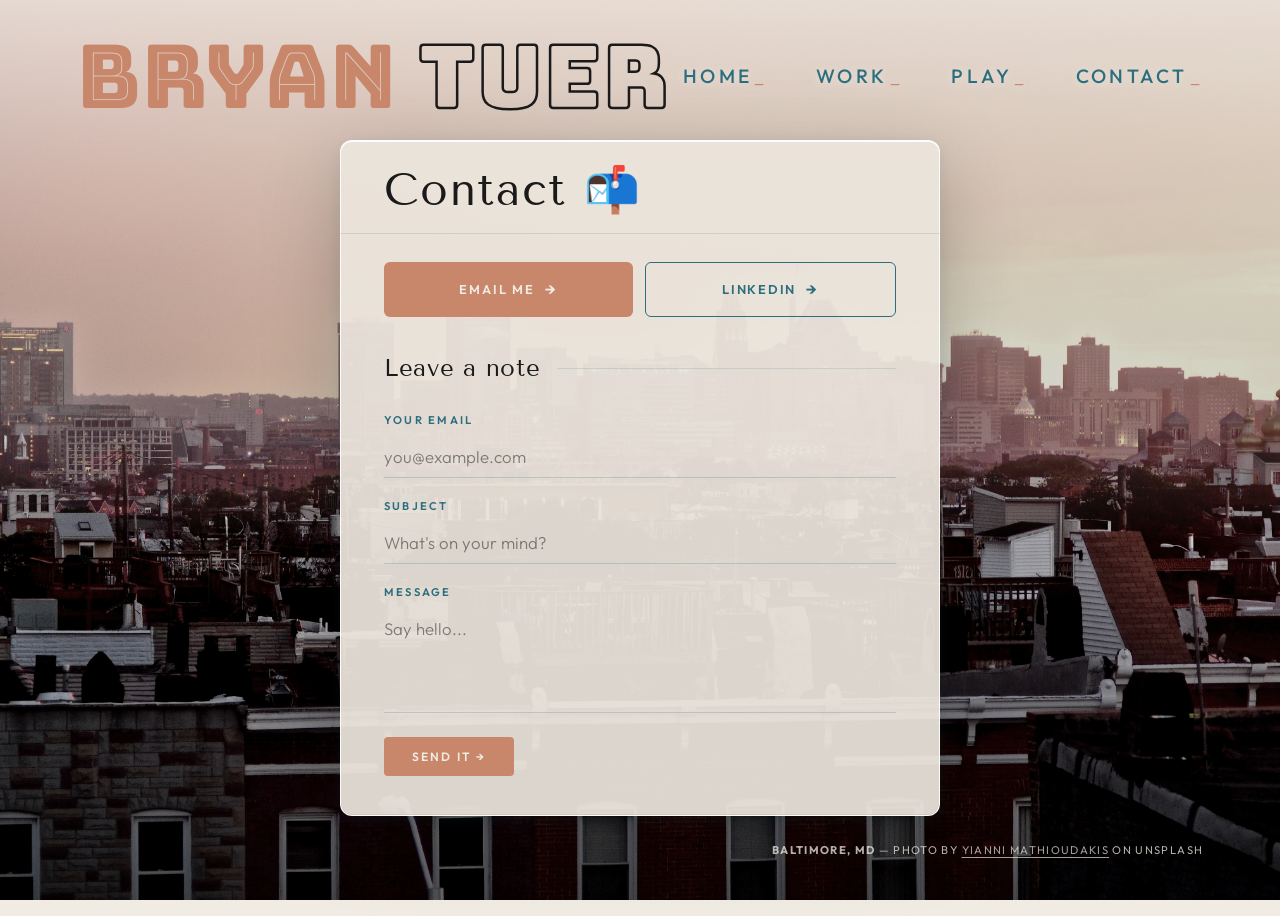
==== contact.html @ 00ef2198 "add site pages, styles, and assets" ====
<!DOCTYPE html>
<html lang="en">
<head>
  <meta charset="UTF-8" />
  <meta name="viewport" content="width=device-width, initial-scale=1.0" />
  <title>Contact — Bryan Tuer</title>
  <link rel="stylesheet" href="css/style.css" />
</head>
<body class="hero-page">

  <nav class="nav">
    <a href="index.html" class="nav-name"><span class="nav-name-first">Bryan </span><span class="nav-name-last">Tuer</span></a>
    <ul class="nav-links">
      <li><a href="index.html" class="nav-link" data-text="Home">Home<span class="cursor">_</span></a></li>
      <li><a href="work.html" class="nav-link" data-text="Work">Work<span class="cursor">_</span></a></li>
      <li><a href="play.html" class="nav-link" data-text="Play">Play<span class="cursor">_</span></a></li>
      <li><a href="contact.html" class="nav-link" data-text="Contact">Contact<span class="cursor">_</span></a></li>
    </ul>
  </nav>

  <div class="bg-wrap">
    <img src="assets/images/hero.jpg" alt="Baltimore rowhomes at sunset" class="hero-image" />
    <div class="hero-overlay"></div>
  </div>

  <main class="content-wrap">
    <div class="contact-outer">
      <div class="contact-frosted"></div>
      <div class="contact-card">

        <div class="contact-header">
          <h2 class="card-title">Contact 📬</h2>
        </div>

        <div class="contact-body">

          <div class="contact-links">
            <a href="mailto:bmtuer@gmail.com" class="contact-link contact-link-email">
              Email me <span class="contact-link-arrow">→</span>
            </a>
            <a href="https://www.linkedin.com/in/bryantuer/" target="_blank" class="contact-link contact-link-linkedin">
              LinkedIn <span class="contact-link-arrow">→</span>
            </a>
          </div>

          <p class="contact-form-heading">Leave a note</p>

          <form class="contact-form" action="https://formspree.io/f/xdawbdeq" method="POST">
            <div class="form-field">
              <label for="email">Your email</label>
              <input type="email" id="email" name="email" placeholder="you@example.com" required />
            </div>
            <div class="form-field">
              <label for="subject">Subject</label>
              <input type="text" id="subject" name="subject" placeholder="What's on your mind?" required />
            </div>
            <div class="form-field">
              <label for="message">Message</label>
              <textarea id="message" name="message" rows="4" placeholder="Say hello..." required></textarea>
            </div>
            <button type="submit" class="form-submit">Send it →</button>
          </form>

        </div>
      </div>
    </div>
  </main>

  <div class="hero-footer">
    <span class="hero-credit">
      <strong>Baltimore, MD</strong> — Photo by
      <a href="https://unsplash.com/photos/a-view-of-a-city-skyline-at-sunset-XRwb892hC5U" target="_blank">Yianni Mathioudakis</a>
      on Unsplash
    </span>
  </div>

  <script src="js/main.js"></script>
</body>
</html>
---- css/style.css ----
/* ── Fonts ── */
@import url('https://fonts.googleapis.com/css2?family=Bungee&family=Bungee+Inline&family=Outfit:wght@300;400;500;600&family=Tenor+Sans&display=swap');
/* ── Variables ── */
:root {
  --bg: #F0EBE3;
  --text: #1a1a1a;
  --teal: #2D6E7E;
  --terracotta: #C8866A;
  --grey: #9a9a9a;
  --font-body: 'Outfit', sans-serif;
  --font-display: 'Tenor Sans', sans-serif;
}

/* ── Page transitions ── */
body {
  opacity: 0;
  transition: opacity 0.35s ease;
}

/* ── Reset ── */
*, *::before, *::after {
  margin: 0;
  padding: 0;
  box-sizing: border-box;
}

html {
  font-size: 16px;
  scroll-behavior: smooth;
}

body {
  background-color: var(--bg);
  color: var(--text);
  font-family: var(--font-body);
  font-weight: 300;
  line-height: 1.6;
  -webkit-font-smoothing: antialiased;
}

/* ── Typography ── */
h1, h2, h3 {
  font-family: var(--font-display);
  font-weight: 400;
}

a {
  color: inherit;
  text-decoration: none;
}

img {
  max-width: 100%;
  display: block;
}

/* ── Layout ── */
.container {
  width: 90%;
  max-width: 1100px;
  margin: 0 auto;
}

/* ── Pages ── */
.page {
  min-height: 100vh;
  padding: 120px 0 80px;
}

/* ── Nav ── */
.nav {
  position: fixed;
  top: 0;
  left: 0;
  right: 0;
  z-index: 100;
  display: flex;
  align-items: center;
  justify-content: space-between;
  padding: 32px 6%;
}

.nav-name {
  font-size: 5.5rem;
  line-height: 1;
  letter-spacing: 0.01em;
}

/* "Bryan" — Bungee Inline (striped letterforms), filled terracotta */
.nav-name-first {
  font-family: 'Bungee Inline', sans-serif;
  color: var(--terracotta);
  transition: color 0.3s ease;
}

/* "Tuer" — Bungee (solid block), outlined dark */
.nav-name-last {
  font-family: 'Bungee', sans-serif;
  color: transparent;
  -webkit-text-stroke: 2.5px var(--text);
  transition: -webkit-text-stroke-color 0.3s ease;
}

.nav-name:hover .nav-name-first {
  color: var(--teal);
}

.nav-name:hover .nav-name-last {
  -webkit-text-stroke-color: var(--teal);
}

.nav-links {
  list-style: none;
  display: flex;
  gap: 3rem;
  align-items: center;
}

.nav-link {
  font-family: var(--font-body);
  font-size: 1.2rem;
  font-weight: 500;
  color: var(--teal);
  letter-spacing: 0.18em;
  text-transform: uppercase;
  position: relative;
}

.cursor {
  color: var(--terracotta);
  margin-left: 2px;
  font-weight: 300;
}

.nav-link:hover {
  color: var(--terracotta);
}

.nav-link:hover .cursor {
  color: var(--teal);
}

/* ── Hero ── */
.hero {
  position: relative;
  width: 100vw;
  height: 100vh;
  overflow: hidden;
}

.hero-image-wrap {
  position: absolute;
  inset: 0;
}

.hero-image {
  width: 100%;
  height: 100%;
  object-fit: cover;
  object-position: center 40%;
  filter: saturate(0.6) brightness(0.85);
}

.hero-overlay {
  position: absolute;
  inset: 0;
  background: linear-gradient(
    to bottom,
    rgba(240, 235, 227, 0.85) 0%,
    rgba(240, 235, 227, 0.35) 30%,
    rgba(0, 0, 0, 0) 50%,
    rgba(0, 0, 0, 0) 65%,
    rgba(0, 0, 0, 0.5) 100%
  );
}

.hero-footer {
  position: absolute;
  bottom: 40px;
  left: 6%;
  right: 6%;
  display: flex;
  align-items: flex-end;
  justify-content: space-between;
}

.hero-credit {
  font-family: var(--font-body);
  font-size: 0.7rem;
  font-weight: 400;
  letter-spacing: 0.12em;
  text-transform: uppercase;
  color: var(--bg);
  margin-left: auto;
  opacity: 0.75;
}

.hero-credit a {
  color: var(--bg);
  text-decoration: underline;
  text-underline-offset: 3px;
  opacity: 0.9;
}

.hero-credit a:hover {
  opacity: 1;
  color: var(--terracotta);
}

/* ── Hero footer — fixed on inner pages so it always shows above the bg ── */
.hero-page .hero-footer {
  position: fixed;
  bottom: 40px;
  left: 6%;
  right: 6%;
  pointer-events: none;
  z-index: 10;
}

.hero-page .hero-footer a,
.hero-page .hero-footer span {
  pointer-events: auto;
}

/* ── Nav hero override ── */
.hero-page .nav-name-last {
  -webkit-text-stroke-color: var(--text);
}

.hero-page .nav-name:hover .nav-name-last {
  -webkit-text-stroke-color: var(--teal);
}

.hero-page .nav-link {
  color: var(--teal);
  text-shadow: 0 1px 8px rgba(240, 235, 227, 0.8);
}

.hero-page .cursor {
  color: var(--terracotta);
}

.hero-page .nav-link:hover {
  color: var(--terracotta);
}

.hero-page .nav-link:hover .cursor {
  color: var(--teal);
}
/* ── Shared background (non-home pages) ── */
.bg-wrap {
  position: fixed;
  inset: 0;
  z-index: -1;
}

.bg-wrap .hero-image {
  width: 100%;
  height: 100%;
  object-fit: cover;
  object-position: center 40%;
  filter: saturate(0.6) brightness(0.85);
}

.bg-wrap .hero-overlay {
  position: absolute;
  inset: 0;
  background: linear-gradient(
    to bottom,
    rgba(240, 235, 227, 0.85) 0%,
    rgba(240, 235, 227, 0.35) 30%,
    rgba(0, 0, 0, 0) 60%,
    rgba(0, 0, 0, 0.5) 100%
  );
}

/* ── Content card ── */
.content-wrap {
  min-height: 100vh;
  display: flex;
  align-items: center;
  justify-content: center;
  padding: 140px 6% 100px;
}

.content-card {
  background: rgba(240, 235, 227, 0.92);
  backdrop-filter: blur(12px);
  -webkit-backdrop-filter: blur(12px);
  border-radius: 4px;
  padding: 60px 70px;
  width: 100%;
  max-width: 820px;
  box-shadow: 0 8px 48px rgba(0, 0, 0, 0.12);
}

.card-title {
  font-family: var(--font-display);
  font-size: 2.8rem;
  color: var(--text);
  margin-bottom: 0;
  letter-spacing: 0.04em;
  line-height: 1;
  font-weight: 400;
}
/* ── Timeline ── */

/*
  Architecture: .timeline-frosted is a DOM sibling that sits BEFORE
  .timeline-card in paint order. backdrop-filter lives here — completely
  outside the card's compositing group — so images inside the card are
  never blurred by it.
*/
.timeline-outer {
  position: relative;
  width: 90vw;
  max-width: 1100px;
}

.timeline-frosted {
  position: absolute;
  inset: 0;
  border-radius: 12px;
  /* Solid pane — no backdrop-filter, which was bleeding into child images */
  background: rgba(236, 230, 221, 0.93);
  border: 1px solid rgba(255, 255, 255, 0.9);
  box-shadow:
    0 1px 0 rgba(255, 255, 255, 1) inset,       /* top glass highlight */
    0 -1px 0 rgba(200, 190, 178, 0.6) inset,    /* bottom edge shadow */
    0 20px 80px rgba(0, 0, 0, 0.22),
    0 4px 16px rgba(45, 110, 126, 0.1);
  pointer-events: none;
}

.timeline-card {
  position: relative;
  border-radius: 12px;
  overflow: hidden;
  width: 100%;
}

.timeline-header {
  padding: 28px 60px 20px;
  border-bottom: 1px solid rgba(45, 110, 126, 0.15);
  position: relative;
  z-index: 1;
}

.timeline-track {
  display: flex;
  flex-direction: row;
  padding: 32px 40px;
  gap: 0;
  overflow: hidden;
  position: relative;
  z-index: 1;
}

.timeline-track:active {
  cursor: grabbing;
}

.timeline-track::-webkit-scrollbar {
  height: 2px;
}

.timeline-track::-webkit-scrollbar-track {
  background: transparent;
}

.timeline-track::-webkit-scrollbar-thumb {
  background: rgba(45, 110, 126, 0.25);
  border-radius: 2px;
}

.timeline-item {
  display: flex;
  flex-direction: column;
  align-items: center;
  flex: 1;
  position: relative;
  padding: 0 20px;
}

.timeline-item::before {
  content: '';
  position: absolute;
  top: 28px;
  left: 0;
  right: 0;
  height: 1px;
  background: var(--teal);
  opacity: 0.25;
}

.timeline-item:first-child::before {
  left: 50%;
}

.timeline-item:last-child::before {
  right: 50%;
}

.timeline-year {
  font-family: var(--font-body);
  font-size: 0.75rem;
  font-weight: 600;
  letter-spacing: 0.25em;
  text-transform: uppercase;
  color: var(--teal);
  margin-bottom: 10px;
}

.timeline-dot {
  width: 9px;
  height: 9px;
  border-radius: 50%;
  background: var(--terracotta);
  border: 2px solid rgba(240, 235, 227, 0.8);
  outline: 1px solid var(--terracotta);
  margin-bottom: 12px;
  flex-shrink: 0;
}

.timeline-image {
  width: 64px;
  height: 64px;
  margin-bottom: 16px;
  border-radius: 14px;
  overflow: hidden;
  display: flex;
  align-items: center;
  justify-content: center;
  background: #ffffff;
  box-shadow:
    0 2px 12px rgba(0, 0, 0, 0.14),
    0 0 0 1px rgba(255, 255, 255, 0.6);
}

.timeline-image img {
  width: 100%;
  height: 100%;
  object-fit: cover;
}

.timeline-image-placeholder {
  font-family: var(--font-body);
  font-size: 0.6rem;
  letter-spacing: 0.15em;
  text-transform: uppercase;
  color: var(--teal);
  opacity: 0.3;
}

.timeline-body {
  text-align: center;
}

.timeline-role {
  font-family: var(--font-display);
  font-size: 1.15rem;
  font-weight: 400;
  color: var(--text);
  margin-bottom: 6px;
  line-height: 1.3;
}

.timeline-company {
  font-family: var(--font-body);
  font-size: 0.72rem;
  font-weight: 600;
  letter-spacing: 0.15em;
  text-transform: uppercase;
  color: var(--teal);
  display: block;
  margin-bottom: 8px;
}

.timeline-desc {
  font-family: var(--font-body);
  font-size: 0.88rem;
  font-weight: 400;
  color: var(--text);
  line-height: 1.6;
  opacity: 0.85;
}

/* ── Contact ── */
.contact-outer {
  position: relative;
  width: 90vw;
  max-width: 600px;
}

.contact-frosted {
  position: absolute;
  inset: 0;
  border-radius: 12px;
  background: rgba(236, 230, 221, 0.93);
  border: 1px solid rgba(255, 255, 255, 0.9);
  box-shadow:
    0 1px 0 rgba(255, 255, 255, 1) inset,
    0 -1px 0 rgba(200, 190, 178, 0.6) inset,
    0 20px 80px rgba(0, 0, 0, 0.22),
    0 4px 16px rgba(45, 110, 126, 0.1);
  pointer-events: none;
}

.contact-card {
  position: relative;
  border-radius: 12px;
  overflow: hidden;
  width: 100%;
}

.contact-header {
  padding: 28px 44px 20px;
  border-bottom: 1px solid rgba(45, 110, 126, 0.15);
  position: relative;
  z-index: 1;
}

.contact-body {
  padding: 28px 44px 40px;
  position: relative;
  z-index: 1;
}

/* ── Direct contact links ── */
.contact-links {
  display: flex;
  gap: 12px;
}

.contact-link {
  flex: 1;
  display: flex;
  align-items: center;
  justify-content: center;
  gap: 10px;
  padding: 14px 20px;
  border-radius: 6px;
  text-decoration: none;
  font-family: var(--font-body);
  font-size: 0.8rem;
  font-weight: 600;
  letter-spacing: 0.14em;
  text-transform: uppercase;
  transition: background 0.22s ease, color 0.22s ease, transform 0.15s ease;
}

.contact-link-email {
  background: var(--terracotta);
  color: var(--bg);
}

.contact-link-email:hover {
  background: #b8724e;
  transform: translateY(-1px);
}

.contact-link-linkedin {
  background: transparent;
  color: var(--teal);
  border: 1.5px solid var(--teal);
}

.contact-link-linkedin:hover {
  background: var(--teal);
  color: var(--bg);
  transform: translateY(-1px);
}

.contact-link-arrow {
  font-size: 1rem;
  transition: transform 0.2s ease;
}

.contact-link:hover .contact-link-arrow {
  transform: translateX(3px);
}


.contact-form-heading {
  font-family: var(--font-display);
  font-size: 1.5rem;
  font-weight: 400;
  letter-spacing: 0.03em;
  color: var(--text);
  margin-top: 32px;
  margin-bottom: 24px;
  display: flex;
  align-items: center;
  gap: 16px;
}

.contact-form-heading::after {
  content: '';
  flex: 1;
  height: 1px;
  background: rgba(45, 110, 126, 0.15);
}

/* ── Form ── */
.contact-form {
  display: flex;
  flex-direction: column;
  gap: 20px;
}

.form-field {
  display: flex;
  flex-direction: column;
  gap: 6px;
}

.form-field label {
  font-family: var(--font-body);
  font-size: 0.7rem;
  font-weight: 600;
  letter-spacing: 0.2em;
  text-transform: uppercase;
  color: var(--teal);
}

.form-field input,
.form-field textarea {
  background: transparent;
  border: none;
  border-bottom: 1.5px solid rgba(45, 110, 126, 0.22);
  padding: 10px 0;
  font-family: var(--font-body);
  font-size: 1.05rem;
  font-weight: 300;
  color: var(--text);
  width: 100%;
  outline: none;
  resize: none;
  transition: border-color 0.2s ease;
}

.form-field input::placeholder,
.form-field textarea::placeholder {
  color: var(--text);
  opacity: 0.5;
}

.form-field input:focus,
.form-field textarea:focus {
  border-bottom-color: var(--teal);
}

.form-submit {
  align-self: flex-start;
  margin-top: 4px;
  font-family: var(--font-body);
  font-size: 0.75rem;
  font-weight: 600;
  letter-spacing: 0.18em;
  text-transform: uppercase;
  color: var(--bg);
  background: var(--terracotta);
  border: none;
  padding: 12px 28px;
  border-radius: 4px;
  cursor: pointer;
  transition: background 0.25s ease, transform 0.15s ease;
}

.form-submit:hover {
  background: var(--teal);
  transform: translateY(-1px);
}

/* ── Play / Bento ── */
.play-outer {
  position: relative;
  width: 90vw;
  max-width: 1100px;
}

.play-frosted {
  position: absolute;
  inset: 0;
  border-radius: 12px;
  background: rgba(236, 230, 221, 0.93);
  border: 1px solid rgba(255, 255, 255, 0.9);
  box-shadow:
    0 1px 0 rgba(255, 255, 255, 1) inset,
    0 -1px 0 rgba(200, 190, 178, 0.6) inset,
    0 20px 80px rgba(0, 0, 0, 0.22),
    0 4px 16px rgba(45, 110, 126, 0.1);
  pointer-events: none;
}

.play-card {
  position: relative;
  border-radius: 12px;
  overflow: hidden;
  width: 100%;
}

.bento-grid {
  display: grid;
  grid-template-columns: repeat(4, 1fr);
  grid-template-rows: 200px 200px auto;
  gap: 10px;
  padding: 20px 32px 28px;
  position: relative;
  z-index: 1;
}

.bento-cell {
  background: rgba(255, 255, 255, 0.45);
  border: 1px solid rgba(255, 255, 255, 0.75);
  border-radius: 8px;
  padding: 20px 22px;
  display: flex;
  flex-direction: column;
  gap: 5px;
  min-height: 0; /* let grid rows define height */
}

.bento-cell.span-2 { grid-column: span 2; }
.bento-cell.row-2  { grid-row: span 2; }

.bento-label {
  font-family: var(--font-body);
  font-size: 0.6rem;
  font-weight: 600;
  letter-spacing: 0.22em;
  text-transform: uppercase;
  color: var(--teal);
}

.bento-title {
  font-family: var(--font-display);
  font-size: 1.25rem;
  font-weight: 400;
  color: var(--text);
  line-height: 1.2;
  margin-bottom: 2px;
}

.bento-desc {
  font-family: var(--font-body);
  font-size: 0.84rem;
  font-weight: 300;
  color: var(--text);
  line-height: 1.6;
  opacity: 0.75;
}

/* Image container — grows to fill remaining cell space */
.bento-img {
  flex: 1;
  margin-top: 12px;
  min-height: 80px;
  border-radius: 6px;
  overflow: hidden;
  position: relative;
  background: rgba(45, 110, 126, 0.06);
}

/* Placeholder text when no image */
.bento-img:not(:has(img))::after {
  content: 'Photo';
  position: absolute;
  inset: 0;
  display: flex;
  align-items: center;
  justify-content: center;
  font-family: var(--font-body);
  font-size: 0.55rem;
  letter-spacing: 0.2em;
  text-transform: uppercase;
  color: var(--teal);
  opacity: 0.4;
}

/* Photo images — fill the container */
.bento-img img {
  position: absolute;
  inset: 0;
  width: 100%;
  height: 100%;
  object-fit: cover;
}

/* Two logos side by side (Sports cell) */
.bento-img-pair {
  display: flex;
  gap: 10px;
  margin-top: 12px;
  flex: 1;
  min-height: 120px;
}

.bento-img-pair .bento-img {
  flex: 1;
  margin-top: 0;
}

/* Photo pair images — fill each slot naturally */
.bento-img-pair .bento-img img {
  object-fit: cover;
}

/* Linked bento cell */
.bento-link {
  text-decoration: none;
  cursor: pointer;
  transition: background 0.2s ease, transform 0.15s ease;
}

.bento-link:hover {
  background: rgba(255, 255, 255, 0.65);
  transform: translateY(-2px);
}

.bento-cta {
  margin-top: auto;
  padding-top: 12px;
  font-family: var(--font-body);
  font-size: 0.72rem;
  font-weight: 600;
  letter-spacing: 0.14em;
  text-transform: uppercase;
  color: var(--terracotta);
  transition: letter-spacing 0.2s ease;
}

.bento-link:hover .bento-cta {
  letter-spacing: 0.2em;
}

/* ── Toast notification ── */
.toast {
  position: fixed;
  bottom: 80px;
  left: 50%;
  transform: translateX(-50%) translateY(12px);
  background: var(--text);
  color: var(--bg);
  font-family: var(--font-body);
  font-size: 0.82rem;
  font-weight: 400;
  letter-spacing: 0.04em;
  padding: 12px 24px;
  border-radius: 6px;
  box-shadow: 0 8px 32px rgba(0,0,0,0.22);
  opacity: 0;
  transition: opacity 0.3s ease, transform 0.3s ease;
  z-index: 200;
  white-space: nowrap;
}

.toast-error {
  background: #b85a4a;
}

.toast-visible {
  opacity: 1;
  transform: translateX(-50%) translateY(0);
}

/* Two-column interest list */
.bento-list {
  list-style: none;
  display: grid;
  grid-template-columns: 1fr 1fr;
  gap: 8px 16px;
  margin-top: 12px;
}

.bento-list li {
  font-family: var(--font-body);
  font-size: 0.88rem;
  font-weight: 300;
  color: var(--text);
  opacity: 0.75;
  padding-left: 14px;
  position: relative;
}

.bento-list li::before {
  content: '—';
  position: absolute;
  left: 0;
  color: var(--terracotta);
  font-size: 0.7rem;
  top: 2px;
}
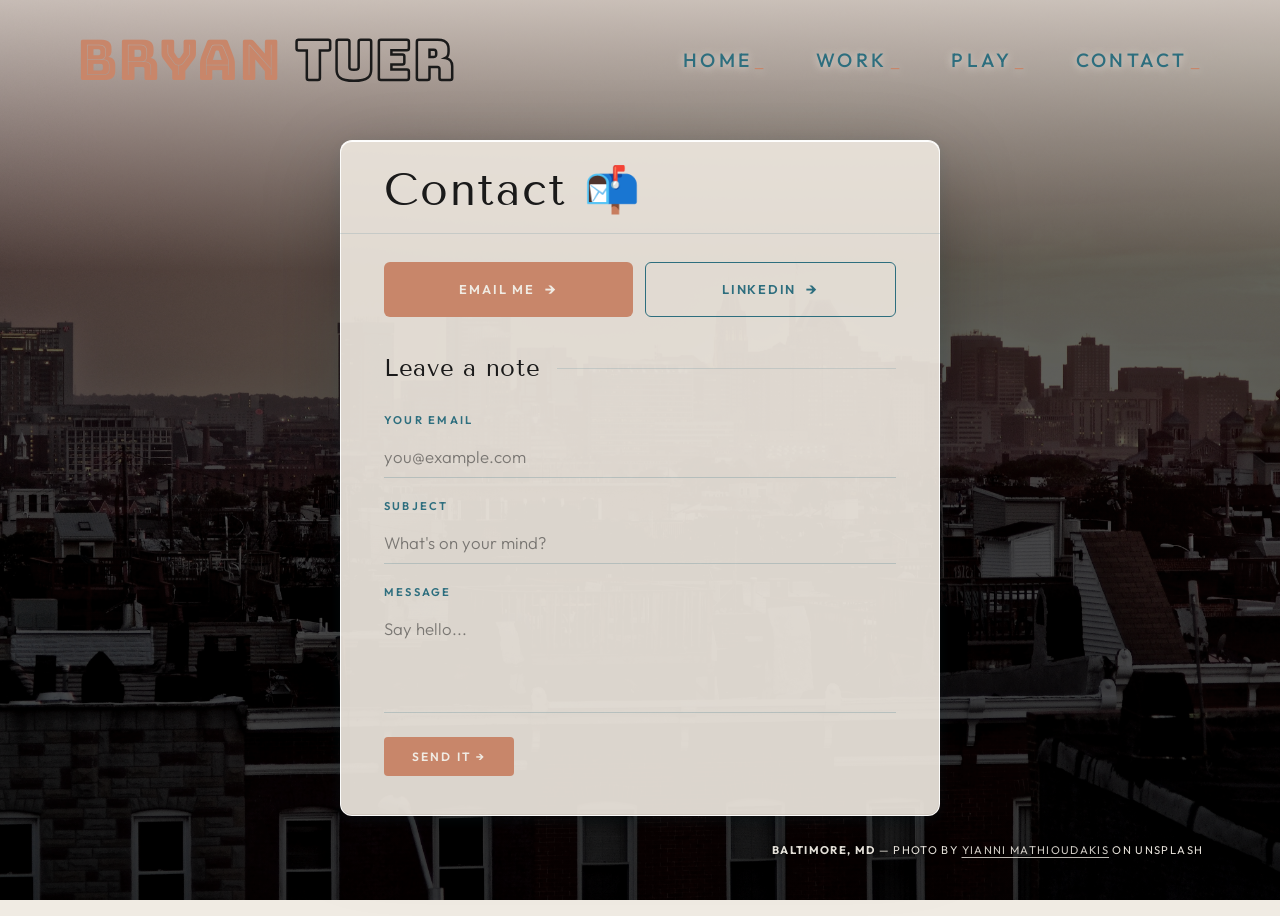
==== commit 47726cd2: "design polish — bento rhythm + typography hierarchy Bento grid: explicit row heights (200px / 200px " ====
--- a/contact.html
+++ b/contact.html
@@ -4,6 +4,7 @@
   <meta charset="UTF-8" />
   <meta name="viewport" content="width=device-width, initial-scale=1.0" />
   <title>Contact — Bryan Tuer</title>
+  <link rel="icon" type="image/svg+xml" href="assets/favicon.svg" />
   <link rel="stylesheet" href="css/style.css" />
 </head>
 <body class="hero-page">
@@ -14,7 +15,7 @@
       <li><a href="index.html" class="nav-link" data-text="Home">Home<span class="cursor">_</span></a></li>
       <li><a href="work.html" class="nav-link" data-text="Work">Work<span class="cursor">_</span></a></li>
       <li><a href="play.html" class="nav-link" data-text="Play">Play<span class="cursor">_</span></a></li>
-      <li><a href="contact.html" class="nav-link" data-text="Contact">Contact<span class="cursor">_</span></a></li>
+      <li><a href="contact.html" class="nav-link" data-text="Contact" aria-current="page">Contact<span class="cursor">_</span></a></li>
     </ul>
   </nav>
 
--- a/css/style.css
+++ b/css/style.css
@@ -192,7 +192,10 @@
   text-transform: uppercase;
   color: var(--bg);
   margin-left: auto;
-  opacity: 0.75;
+  opacity: 0.95;
+  text-shadow:
+    0 0 4px rgba(0, 0, 0, 0.9),
+    0 2px 12px rgba(0, 0, 0, 0.8);
 }
 
 .hero-credit a {
@@ -223,6 +226,11 @@
 }
 
 /* ── Nav hero override ── */
+/* Nameplate is smaller on inner pages so the card is the visual lead. */
+.hero-page .nav-name {
+  font-size: 3.5rem;
+}
+
 .hero-page .nav-name-last {
   -webkit-text-stroke-color: var(--text);
 }
@@ -254,12 +262,14 @@
   z-index: -1;
 }
 
+/* Inner-page background: global dim so cards win against the skyline.
+   Home's .hero stays bright; only .bg-wrap (inner pages) is darkened. */
 .bg-wrap .hero-image {
   width: 100%;
   height: 100%;
   object-fit: cover;
   object-position: center 40%;
-  filter: saturate(0.6) brightness(0.85);
+  filter: saturate(0.45) brightness(0.55);
 }
 
 .bg-wrap .hero-overlay {
@@ -267,10 +277,10 @@
   inset: 0;
   background: linear-gradient(
     to bottom,
-    rgba(240, 235, 227, 0.85) 0%,
-    rgba(240, 235, 227, 0.35) 30%,
-    rgba(0, 0, 0, 0) 60%,
-    rgba(0, 0, 0, 0.5) 100%
+    rgba(240, 235, 227, 0.7) 0%,
+    rgba(0, 0, 0, 0.25) 30%,
+    rgba(0, 0, 0, 0.35) 60%,
+    rgba(0, 0, 0, 0.55) 100%
   );
 }
 
@@ -402,13 +412,13 @@
 }
 
 .timeline-year {
-  font-family: var(--font-body);
-  font-size: 0.75rem;
-  font-weight: 600;
-  letter-spacing: 0.25em;
-  text-transform: uppercase;
+  font-family: var(--font-display);
+  font-size: 1.5rem;
+  font-weight: 400;
+  letter-spacing: 0.06em;
   color: var(--teal);
-  margin-bottom: 10px;
+  margin-bottom: 12px;
+  opacity: 0.85;
 }
 
 .timeline-dot {
@@ -435,6 +445,14 @@
   box-shadow:
     0 2px 12px rgba(0, 0, 0, 0.14),
     0 0 0 1px rgba(255, 255, 255, 0.6);
+  transition: transform 0.2s ease, box-shadow 0.2s ease;
+}
+
+.timeline-image:hover {
+  transform: scale(1.06);
+  box-shadow:
+    0 6px 20px rgba(0, 0, 0, 0.22),
+    0 0 0 1px rgba(255, 255, 255, 0.8);
 }
 
 .timeline-image img {
@@ -458,31 +476,31 @@
 
 .timeline-role {
   font-family: var(--font-display);
-  font-size: 1.15rem;
+  font-size: 1.35rem;
   font-weight: 400;
   color: var(--text);
   margin-bottom: 6px;
-  line-height: 1.3;
+  line-height: 1.25;
 }
 
 .timeline-company {
   font-family: var(--font-body);
-  font-size: 0.72rem;
+  font-size: 0.7rem;
   font-weight: 600;
-  letter-spacing: 0.15em;
+  letter-spacing: 0.22em;
   text-transform: uppercase;
   color: var(--teal);
   display: block;
-  margin-bottom: 8px;
+  margin-bottom: 10px;
 }
 
 .timeline-desc {
   font-family: var(--font-body);
-  font-size: 0.88rem;
+  font-size: 0.85rem;
   font-weight: 400;
   color: var(--text);
   line-height: 1.6;
-  opacity: 0.85;
+  opacity: 0.78;
 }
 
 /* ── Contact ── */
@@ -700,6 +718,10 @@
   width: 100%;
 }
 
+/* Asymmetric bento: two tall rows for the image cells, one shorter row
+   for the wide text cells at the bottom. Image cells (Baltimore, Family,
+   Maya) anchor the upper rows; text cells (Video Games, Other Interests)
+   sit wide along the bottom. */
 .bento-grid {
   display: grid;
   grid-template-columns: repeat(4, 1fr);
@@ -819,7 +841,6 @@
 }
 
 .bento-cta {
-  margin-top: auto;
   padding-top: 12px;
   font-family: var(--font-body);
   font-size: 0.72rem;
@@ -891,3 +912,386 @@
   font-size: 0.7rem;
   top: 2px;
 }
+
+/* ════════════════════════════════════════════════════════════════════
+   Responsive — desktop-first, additive overrides
+   ════════════════════════════════════════════════════════════════════ */
+
+/* ── Tablet (≤768px) ────────────────────────────────────────────── */
+@media (max-width: 768px) {
+
+  /* Nav: wrap, smaller nameplate, tighter spacing */
+  .nav {
+    flex-direction: column;
+    align-items: flex-start;
+    gap: 16px;
+    padding: 20px 5%;
+  }
+
+  .nav-name {
+    font-size: 3.5rem;
+  }
+
+  .nav-links {
+    gap: 1.5rem;
+    flex-wrap: wrap;
+    width: 100%;
+  }
+
+  .nav-link {
+    font-size: 1rem;
+    letter-spacing: 0.14em;
+  }
+
+  /* Content card padding */
+  .content-wrap {
+    padding: 200px 5% 120px;
+  }
+
+  .content-card {
+    padding: 40px 32px;
+  }
+
+  /* Card titles */
+  .card-title {
+    font-size: 2.2rem;
+  }
+
+  /* ── Work timeline → vertical stack ── */
+  .timeline-track {
+    flex-direction: column;
+    padding: 24px 28px;
+    gap: 28px;
+  }
+
+  .timeline-item {
+    display: grid;
+    grid-template-columns: 56px 1fr;
+    grid-template-rows: auto auto auto;
+    column-gap: 16px;
+    row-gap: 0;
+    padding: 0;
+    text-align: left;
+  }
+
+  /* Vertical connector line replaces the horizontal one */
+  .timeline-item::before {
+    top: 28px;
+    bottom: -28px;
+    left: 27px;
+    right: auto;
+    width: 1px;
+    height: auto;
+  }
+
+  .timeline-item:first-child::before {
+    top: 28px;
+    left: 27px;
+  }
+
+  .timeline-item:last-child::before {
+    display: none;
+  }
+
+  /* Year: column 2, row 1 — sits above the role */
+  .timeline-year {
+    grid-column: 2;
+    grid-row: 1;
+    position: static;
+    margin: 0 0 4px 0;
+    font-size: 0.7rem;
+  }
+
+  /* Dot: column 1, row 1 — aligns with the year */
+  .timeline-dot {
+    grid-column: 1;
+    grid-row: 1;
+    justify-self: center;
+    margin: 6px 0 0 0;
+  }
+
+  /* Image: column 1, row 2 — sits below the dot */
+  .timeline-image {
+    grid-column: 1;
+    grid-row: 2;
+    margin: 8px 0 0 0;
+    width: 56px;
+    height: 56px;
+  }
+
+  /* Body: column 2, spans rows 2-3 — role + company + desc all together */
+  .timeline-body {
+    grid-column: 2;
+    grid-row: 2 / span 2;
+    text-align: left;
+    padding-top: 0;
+  }
+
+  .timeline-header {
+    padding: 24px 32px 16px;
+  }
+
+  /* ── Play bento → 2-column equal-weight ── */
+  .bento-grid {
+    grid-template-columns: repeat(2, 1fr);
+    grid-template-rows: none;
+    grid-auto-rows: minmax(180px, auto);
+    padding: 16px 24px 24px;
+  }
+
+  .bento-cell.span-2,
+  .bento-cell.row-2 {
+    grid-column: auto;
+    grid-row: auto;
+  }
+
+  .bento-list {
+    grid-template-columns: 1fr;
+  }
+
+  /* ── Contact ── */
+  .contact-header {
+    padding: 24px 32px 16px;
+  }
+
+  .contact-body {
+    padding: 24px 32px 32px;
+  }
+
+  .hero-footer {
+    left: 5%;
+    right: 5%;
+  }
+}
+
+/* ── Phone (≤480px) ─────────────────────────────────────────────── */
+@media (max-width: 480px) {
+
+  /* Nav container scrolls in flow; .nav-links is lifted to a fixed
+     bottom-bar below, which is why the nav itself is absolute (not fixed). */
+  .nav {
+    position: absolute;
+    flex-direction: row;
+    align-items: flex-start;
+    justify-content: flex-start;
+    padding: 16px 5%;
+    gap: 0;
+    background: transparent;
+  }
+
+  /* Stack "Bryan" / "Tuer" — keep size big */
+  .nav-name {
+    font-size: 3rem;
+    line-height: 0.95;
+    display: inline-flex;
+    flex-direction: column;
+  }
+
+  .nav-name-first,
+  .nav-name-last {
+    display: block;
+  }
+
+  /* Nav links → sticky bottom bar */
+  .nav-links {
+    position: fixed;
+    bottom: 0;
+    left: 0;
+    right: 0;
+    width: 100%;
+    margin: 0;
+    padding: 14px 5%;
+    background: rgba(240, 235, 227, 0.94);
+    backdrop-filter: blur(12px);
+    -webkit-backdrop-filter: blur(12px);
+    border-top: 1px solid rgba(45, 110, 126, 0.18);
+    box-shadow: 0 -4px 24px rgba(0, 0, 0, 0.08);
+    display: flex;
+    justify-content: space-around;
+    gap: 0;
+    flex-wrap: nowrap;
+    z-index: 100;
+  }
+
+  .nav-links li {
+    flex: 1;
+    text-align: center;
+  }
+
+  .nav-link {
+    font-size: 0.78rem;
+    letter-spacing: 0.1em;
+  }
+
+  /* Don't double-shadow nav links inside the bottom-bar pane */
+  .hero-page .nav-link {
+    text-shadow: none;
+  }
+
+  /* ── Content card paddings: shrink hard ── */
+  .content-wrap {
+    padding: 140px 4% 100px;  /* leave room for sticky nav at bottom */
+  }
+
+  .content-card {
+    padding: 32px 22px;
+  }
+
+  .card-title {
+    font-size: 1.8rem;
+  }
+
+  /* Work timeline phone tweaks */
+  .timeline-track {
+    padding: 20px 18px;
+    gap: 24px;
+  }
+
+  .timeline-header {
+    padding: 20px 22px 14px;
+  }
+
+  .timeline-item::before {
+    left: 27px;
+  }
+
+  .timeline-image {
+    width: 48px;
+    height: 48px;
+  }
+
+  .timeline-year {
+    font-size: 0.65rem;
+  }
+
+  .timeline-role {
+    font-size: 1.05rem;
+  }
+
+  .timeline-desc {
+    font-size: 0.85rem;
+  }
+
+  /* Play → 1 column */
+  .bento-grid {
+    grid-template-columns: 1fr;
+    grid-auto-rows: auto;
+    gap: 10px;
+    padding: 14px 18px 22px;
+  }
+
+  .bento-cell {
+    padding: 18px;
+  }
+
+  .bento-img,
+  .bento-img-pair {
+    min-height: 160px;
+  }
+
+  /* Contact: stack the email/linkedin buttons vertically */
+  .contact-links {
+    flex-direction: column;
+    gap: 10px;
+  }
+
+  .contact-header {
+    padding: 20px 22px 14px;
+  }
+
+  .contact-body {
+    padding: 20px 22px 28px;
+  }
+
+  .hero-credit {
+    font-size: 0.6rem;
+    letter-spacing: 0.08em;
+  }
+
+  /* Home credit: clear the sticky bottom-bar nav, center align */
+  .hero-footer {
+    bottom: 76px;
+    justify-content: center;
+  }
+
+  .hero .hero-credit {
+    margin-left: 0;
+    text-align: center;
+  }
+
+  /* Inner pages: tighten content height so credit sits naturally above the nav */
+  .content-wrap {
+    min-height: auto;
+    padding: 140px 4% 32px;
+  }
+
+  .hero-page .hero-footer {
+    position: static;
+    padding: 20px 5%;
+    margin-bottom: 64px;  /* clear the sticky nav-links bar */
+    text-align: center;
+  }
+
+  .hero-page .hero-credit {
+    color: var(--bg);
+    opacity: 0.9;
+    margin-left: 0;
+    text-shadow: 0 1px 6px rgba(0, 0, 0, 0.6);
+  }
+
+  .hero-page .hero-credit a {
+    color: var(--bg);
+  }
+}
+
+/* ════════════════════════════════════════════════════════════════════
+   Card stagger fade-in
+   Fires after the body fade (0.35s) completes, then ~80ms between cards.
+   ════════════════════════════════════════════════════════════════════ */
+
+@keyframes fade-up {
+  from {
+    opacity: 0;
+    transform: translateY(8px);
+  }
+  to {
+    opacity: 1;
+    transform: translateY(0);
+  }
+}
+
+/* Work timeline cards */
+.timeline-item {
+  opacity: 0;
+  animation: fade-up 0.45s ease forwards;
+}
+
+.timeline-item:nth-child(1) { animation-delay: 0.40s; }
+.timeline-item:nth-child(2) { animation-delay: 0.48s; }
+.timeline-item:nth-child(3) { animation-delay: 0.56s; }
+.timeline-item:nth-child(4) { animation-delay: 0.64s; }
+.timeline-item:nth-child(5) { animation-delay: 0.72s; }
+.timeline-item:nth-child(6) { animation-delay: 0.80s; }
+
+/* Play bento cards */
+.bento-cell {
+  opacity: 0;
+  animation: fade-up 0.45s ease forwards;
+}
+
+.bento-cell:nth-child(1) { animation-delay: 0.40s; }
+.bento-cell:nth-child(2) { animation-delay: 0.48s; }
+.bento-cell:nth-child(3) { animation-delay: 0.56s; }
+.bento-cell:nth-child(4) { animation-delay: 0.64s; }
+.bento-cell:nth-child(5) { animation-delay: 0.72s; }
+.bento-cell:nth-child(6) { animation-delay: 0.80s; }
+
+/* Respect reduced-motion preferences */
+@media (prefers-reduced-motion: reduce) {
+  .timeline-item,
+  .bento-cell {
+    opacity: 1;
+    animation: none;
+  }
+}
+
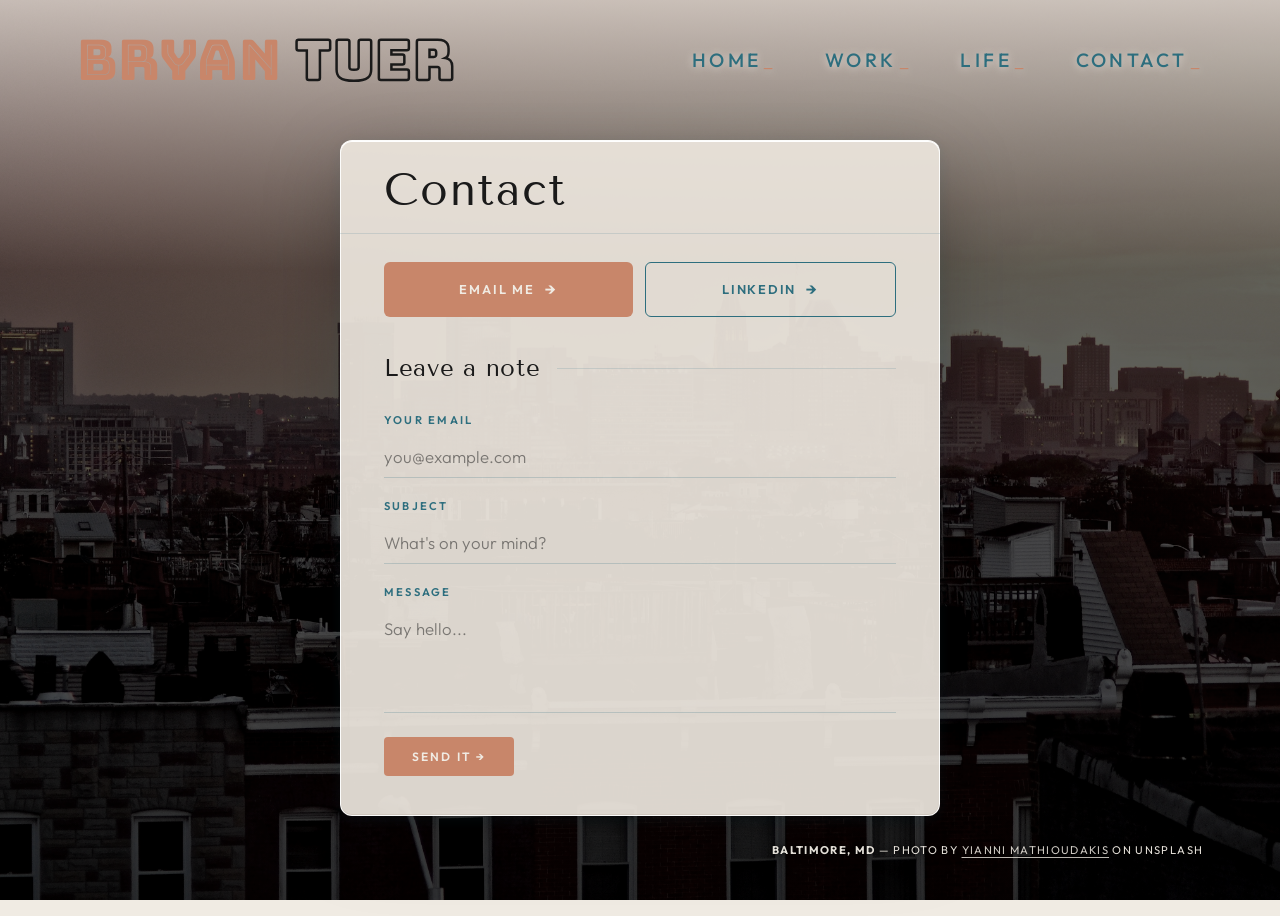
==== commit 9966b423: "Rename Play to Life, drop emoji from section headers play.html -> life.html, with nav links, title/c" ====
--- a/contact.html
+++ b/contact.html
@@ -4,6 +4,17 @@
   <meta charset="UTF-8" />
   <meta name="viewport" content="width=device-width, initial-scale=1.0" />
   <title>Contact — Bryan Tuer</title>
+  <meta name="description" content="Get in touch with Bryan Tuer — email, LinkedIn, or leave a note directly from the site." />
+  <link rel="canonical" href="https://bmtuer.com/contact.html" />
+
+  <meta property="og:type" content="website" />
+  <meta property="og:site_name" content="Bryan Tuer" />
+  <meta property="og:url" content="https://bmtuer.com/contact.html" />
+  <meta property="og:title" content="Contact — Bryan Tuer" />
+  <meta property="og:description" content="Get in touch with Bryan Tuer — email, LinkedIn, or leave a note directly from the site." />
+  <meta property="og:image" content="https://bmtuer.com/assets/images/hero.jpg" />
+  <meta name="twitter:card" content="summary_large_image" />
+
   <link rel="icon" type="image/svg+xml" href="assets/favicon.svg" />
   <link rel="stylesheet" href="css/style.css" />
 </head>
@@ -14,7 +25,7 @@
     <ul class="nav-links">
       <li><a href="index.html" class="nav-link" data-text="Home">Home<span class="cursor">_</span></a></li>
       <li><a href="work.html" class="nav-link" data-text="Work">Work<span class="cursor">_</span></a></li>
-      <li><a href="play.html" class="nav-link" data-text="Play">Play<span class="cursor">_</span></a></li>
+      <li><a href="life.html" class="nav-link" data-text="Life">Life<span class="cursor">_</span></a></li>
       <li><a href="contact.html" class="nav-link" data-text="Contact" aria-current="page">Contact<span class="cursor">_</span></a></li>
     </ul>
   </nav>
@@ -30,7 +41,7 @@
       <div class="contact-card">
 
         <div class="contact-header">
-          <h2 class="card-title">Contact 📬</h2>
+          <h2 class="card-title">Contact</h2>
         </div>
 
         <div class="contact-body">
--- a/css/style.css
+++ b/css/style.css
@@ -716,6 +716,12 @@
   border-radius: 12px;
   overflow: hidden;
   width: 100%;
+  display: flex;
+  flex-direction: column;
+  /* Cap to the space .content-wrap reserves around the fixed nav/footer
+     (140px top + 100px bottom) so tall bento content scrolls inside the
+     card instead of growing the page and sliding behind them. */
+  max-height: calc(100vh - 240px);
 }
 
 /* Asymmetric bento: two tall rows for the image cells, one shorter row
@@ -730,6 +736,37 @@
   padding: 20px 32px 28px;
   position: relative;
   z-index: 1;
+  flex: 1;
+  min-height: 0;
+  overflow-y: auto;
+  scrollbar-width: thin;
+  scrollbar-color: rgba(45, 110, 126, 0.45) transparent;
+}
+
+.bento-grid::-webkit-scrollbar {
+  width: 8px;
+}
+
+.bento-grid::-webkit-scrollbar-button {
+  display: none;
+  height: 0;
+}
+
+.bento-grid::-webkit-scrollbar-track {
+  background: transparent;
+  margin: 4px 0;
+}
+
+.bento-grid::-webkit-scrollbar-thumb {
+  background: rgba(45, 110, 126, 0.4);
+  border-radius: 8px;
+  border: 2px solid rgba(236, 230, 221, 0.93);
+  background-clip: padding-box;
+}
+
+.bento-grid::-webkit-scrollbar-thumb:hover {
+  background: var(--terracotta);
+  background-clip: padding-box;
 }
 
 .bento-cell {
@@ -946,6 +983,11 @@
   /* Content card padding */
   .content-wrap {
     padding: 200px 5% 120px;
+  }
+
+  /* Match the taller nav/footer reserve at this breakpoint (200px + 120px) */
+  .play-card {
+    max-height: calc(100vh - 320px);
   }
 
   .content-card {
@@ -1172,12 +1214,20 @@
     font-size: 0.85rem;
   }
 
-  /* Play → 1 column */
+  /* Play → 1 column. Nav/footer are no longer fixed at this breakpoint
+     (see .hero-page .hero-footer, .nav below), so the whole page scrolls
+     in normal flow — undo the desktop internal-scroll containment. */
+  .play-card {
+    max-height: none;
+  }
+
   .bento-grid {
     grid-template-columns: 1fr;
     grid-auto-rows: auto;
     gap: 10px;
     padding: 14px 18px 22px;
+    flex: none;
+    overflow-y: visible;
   }
 
   .bento-cell {
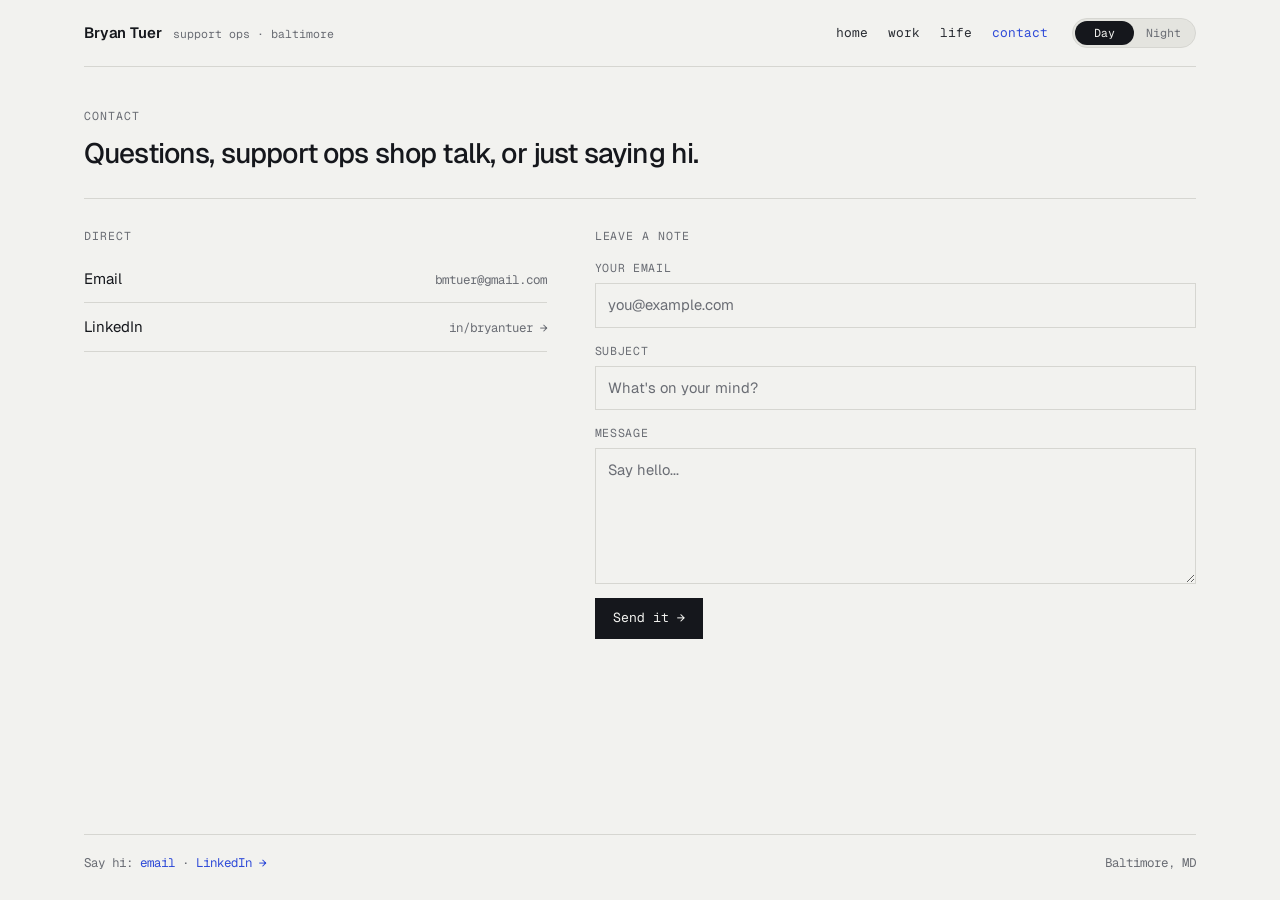
==== commit c00c761a: "Redesign site as switchable Day / Night looks Replace the Warm Ink look (cream/maroon/coral, frosted" ====
--- a/contact.html
+++ b/contact.html
@@ -3,87 +3,93 @@
 <head>
   <meta charset="UTF-8" />
   <meta name="viewport" content="width=device-width, initial-scale=1.0" />
-  <title>Contact — Bryan Tuer</title>
-  <meta name="description" content="Get in touch with Bryan Tuer — email, LinkedIn, or leave a note directly from the site." />
+  <title>Contact · Bryan Tuer</title>
+  <meta name="description" content="Get in touch with Bryan Tuer: email, LinkedIn, or leave a note directly from the site." />
   <link rel="canonical" href="https://bmtuer.com/contact.html" />
 
   <meta property="og:type" content="website" />
   <meta property="og:site_name" content="Bryan Tuer" />
   <meta property="og:url" content="https://bmtuer.com/contact.html" />
-  <meta property="og:title" content="Contact — Bryan Tuer" />
-  <meta property="og:description" content="Get in touch with Bryan Tuer — email, LinkedIn, or leave a note directly from the site." />
+  <meta property="og:title" content="Contact · Bryan Tuer" />
+  <meta property="og:description" content="Get in touch with Bryan Tuer: email, LinkedIn, or leave a note directly from the site." />
   <meta property="og:image" content="https://bmtuer.com/assets/images/hero.jpg" />
   <meta name="twitter:card" content="summary_large_image" />
 
+  <meta name="color-scheme" content="light dark" />
+  <!-- Pick Day or Night before first paint: saved choice, else the OS setting. -->
+  <script>
+    (function () {
+      var look = null;
+      try { look = localStorage.getItem('bt-look'); } catch (e) {}
+      if (look !== 'day' && look !== 'night') {
+        look = window.matchMedia && matchMedia('(prefers-color-scheme: dark)').matches ? 'night' : 'day';
+      }
+      document.documentElement.setAttribute('data-look', look);
+    })();
+  </script>
+
   <link rel="icon" type="image/svg+xml" href="assets/favicon.svg" />
+  <link rel="preconnect" href="https://fonts.googleapis.com" />
+  <link rel="preconnect" href="https://fonts.gstatic.com" crossorigin />
+  <link rel="stylesheet" href="https://fonts.googleapis.com/css2?family=Geist:wght@400;500;600&family=Geist+Mono:wght@400;500&family=JetBrains+Mono:wght@400;500;700&display=swap" />
   <link rel="stylesheet" href="css/style.css" />
 </head>
-<body class="hero-page">
+<body>
+  <div class="page">
+    <header class="nav">
+      <a class="brand" href="index.html">Bryan Tuer <small>support ops · baltimore</small></a>
+      <div class="nav-right">
+        <nav aria-label="Pages"><ul class="nav-links">
+          <li><a href="index.html" class="nav-link" data-text="home">home</a></li>
+          <li><a href="work.html" class="nav-link" data-text="work">work</a></li>
+          <li><a href="life.html" class="nav-link" data-text="life">life</a></li>
+          <li><a href="contact.html" class="nav-link" data-text="contact" aria-current="page">contact</a></li>
+        </ul></nav>
+        <button class="look-switch" type="button" role="switch" aria-checked="false" aria-label="Night look">
+          <span class="look-day" aria-hidden="true">Day</span><span class="look-night" aria-hidden="true">Night</span>
+        </button>
+      </div>
+    </header>
 
-  <nav class="nav">
-    <a href="index.html" class="nav-name"><span class="nav-name-first">Bryan </span><span class="nav-name-last">Tuer</span></a>
-    <ul class="nav-links">
-      <li><a href="index.html" class="nav-link" data-text="Home">Home<span class="cursor">_</span></a></li>
-      <li><a href="work.html" class="nav-link" data-text="Work">Work<span class="cursor">_</span></a></li>
-      <li><a href="life.html" class="nav-link" data-text="Life">Life<span class="cursor">_</span></a></li>
-      <li><a href="contact.html" class="nav-link" data-text="Contact" aria-current="page">Contact<span class="cursor">_</span></a></li>
-    </ul>
-  </nav>
+    <main>
+      <div class="page-head">
+        <p class="label">Contact</p>
+        <h1 class="lede">Questions, support ops shop talk, or just saying hi.</h1>
+      </div>
+      <div class="contact">
+        <section class="direct" aria-labelledby="direct-label">
+          <h2 class="label" id="direct-label">Direct</h2>
+          <ul>
+            <li><a href="mailto:bmtuer@gmail.com">Email <span>bmtuer@gmail.com</span></a></li>
+            <li><a href="https://www.linkedin.com/in/bryantuer/" target="_blank" rel="noopener">LinkedIn <span>in/bryantuer →</span></a></li>
+          </ul>
+        </section>
 
-  <div class="bg-wrap">
-    <img src="assets/images/hero.jpg" alt="Baltimore rowhomes at sunset" class="hero-image" />
-    <div class="hero-overlay"></div>
-  </div>
-
-  <main class="content-wrap">
-    <div class="contact-outer">
-      <div class="contact-frosted"></div>
-      <div class="contact-card">
-
-        <div class="contact-header">
-          <h2 class="card-title">Contact</h2>
-        </div>
-
-        <div class="contact-body">
-
-          <div class="contact-links">
-            <a href="mailto:bmtuer@gmail.com" class="contact-link contact-link-email">
-              Email me <span class="contact-link-arrow">→</span>
-            </a>
-            <a href="https://www.linkedin.com/in/bryantuer/" target="_blank" class="contact-link contact-link-linkedin">
-              LinkedIn <span class="contact-link-arrow">→</span>
-            </a>
-          </div>
-
-          <p class="contact-form-heading">Leave a note</p>
-
-          <form class="contact-form" action="https://formspree.io/f/xdawbdeq" method="POST">
-            <div class="form-field">
+        <section aria-labelledby="note-label">
+          <h2 class="label sec-label" id="note-label">Leave a note</h2>
+          <form class="note-form" action="https://formspree.io/f/xdawbdeq" method="POST">
+            <div class="field">
               <label for="email">Your email</label>
-              <input type="email" id="email" name="email" placeholder="you@example.com" required />
+              <input type="email" id="email" name="email" placeholder="you@example.com" autocomplete="email" required />
             </div>
-            <div class="form-field">
+            <div class="field">
               <label for="subject">Subject</label>
               <input type="text" id="subject" name="subject" placeholder="What's on your mind?" required />
             </div>
-            <div class="form-field">
+            <div class="field">
               <label for="message">Message</label>
-              <textarea id="message" name="message" rows="4" placeholder="Say hello..." required></textarea>
+              <textarea id="message" name="message" rows="5" placeholder="Say hello..." required></textarea>
             </div>
-            <button type="submit" class="form-submit">Send it →</button>
+            <button type="submit" class="btn">Send it →</button>
           </form>
+        </section>
+      </div>
+    </main>
 
-        </div>
-      </div>
-    </div>
-  </main>
-
-  <div class="hero-footer">
-    <span class="hero-credit">
-      <strong>Baltimore, MD</strong> — Photo by
-      <a href="https://unsplash.com/photos/a-view-of-a-city-skyline-at-sunset-XRwb892hC5U" target="_blank">Yianni Mathioudakis</a>
-      on Unsplash
-    </span>
+    <footer class="footer">
+      <span>Say hi: <a href="mailto:bmtuer@gmail.com">email</a> · <a href="https://www.linkedin.com/in/bryantuer/" target="_blank" rel="noopener">LinkedIn →</a></span>
+      <span>Baltimore, MD</span>
+    </footer>
   </div>
 
   <script src="js/main.js"></script>
--- a/css/style.css
+++ b/css/style.css
@@ -1,1347 +1,558 @@
-/* ── Fonts ── */
-@import url('https://fonts.googleapis.com/css2?family=Bungee&family=Bungee+Inline&family=Outfit:wght@300;400;500;600&family=Tenor+Sans&display=swap');
-/* ── Variables ── */
+/* ═══════════════════════════════════════════════════════════════
+   bmtuer.com — Day / Night
+
+   One set of HTML, two looks, picked by `data-look` on <html>:
+   - Day   (default): spec sheet. Geist, graphite on off-white,
+                      hairline grid, cobalt accent, grayscale photos.
+   - Night:           terminal look. JetBrains Mono, dark ground,
+                      amber accent, bordered panels, dithered photos.
+
+   The look is set before first paint by the inline script in each
+   page's <head>, and flipped by the Day / Night switch (js/main.js).
+   Everything reads from the tokens below; look-specific *structure*
+   lives in the [data-look="night"] overrides next to each component.
+   ═══════════════════════════════════════════════════════════════ */
+
+/* ── Tokens: Day ── */
 :root {
-  --bg: #F0EBE3;
-  --text: #1a1a1a;
-  --teal: #2D6E7E;
-  --terracotta: #C8866A;
-  --grey: #9a9a9a;
-  --font-body: 'Outfit', sans-serif;
-  --font-display: 'Tenor Sans', sans-serif;
-}
-
-/* ── Page transitions ── */
+  --bg: #F2F2EF;
+  --surface: transparent;   /* panel fill (Night only) */
+  --ink: #15171C;           /* headings, strongest text */
+  --text: #2A2D33;          /* body text */
+  --soft: #5E6168;          /* secondary text */
+  --mute: #6A6D74;          /* labels, metadata */
+  --line: #D6D6D1;          /* hairlines, borders */
+  --acc: #2F4BD8;           /* accent: links, current page, "current" chip */
+  --acc-ink: #FFFFFF;       /* text on accent fills */
+  --key: #6A6D74;           /* quick-facts keys */
+  --chip: #E4E4DF;          /* chip/switch fill */
+  --good: #2E9E5B;
+  --bad: #C0392B;
+  --photo-bg: #0B0C10;
+
+  --f-display: 'Geist', system-ui, -apple-system, 'Segoe UI', sans-serif;
+  --f-body: 'Geist', system-ui, -apple-system, 'Segoe UI', sans-serif;
+  --f-mono: 'Geist Mono', ui-monospace, Menlo, Consolas, monospace;
+
+  --radius: 0px;
+  --gap: 0px;               /* grid gap: Day uses hairlines, Night uses space */
+  --statement-weight: 500;
+  --statement-track: -0.03em;
+}
+
+/* ── Tokens: Night ── */
+:root[data-look="night"] {
+  --bg: #0F1115;
+  --surface: #151820;
+  --ink: #F1F3F6;
+  --text: #D5D9E0;
+  --soft: #A3AAB6;
+  --mute: #6F7682;
+  --line: #262A33;
+  --acc: #E8B04B;
+  --acc-ink: #0F1115;
+  --key: #86A8F4;
+  --chip: #1E222B;
+  --good: #6FCF97;
+  --bad: #F08A7E;
+
+  --f-display: 'JetBrains Mono', ui-monospace, Menlo, Consolas, monospace;
+  --f-body: 'JetBrains Mono', ui-monospace, Menlo, Consolas, monospace;
+  --f-mono: 'JetBrains Mono', ui-monospace, Menlo, Consolas, monospace;
+
+  --radius: 4px;
+  --gap: 12px;
+  --statement-weight: 700;
+  --statement-track: -0.02em;
+  color-scheme: dark;
+}
+
+/* No-JS fallback: colors follow the OS setting (structure stays Day) */
+@media (prefers-color-scheme: dark) {
+  :root:not([data-look]) {
+    --bg: #0F1115; --ink: #F1F3F6; --text: #D5D9E0; --soft: #A3AAB6; --mute: #6F7682;
+    --line: #262A33; --acc: #E8B04B; --chip: #1E222B;
+    color-scheme: dark;
+  }
+}
+
+/* ── Page transitions (cross-document View Transitions) ── */
+@view-transition { navigation: auto; }
+
+::view-transition-group(*) {
+  animation-duration: 0.5s;
+  animation-timing-function: cubic-bezier(0.4, 0, 0.2, 1);
+}
+::view-transition-old(*),
+::view-transition-new(*) {
+  animation-duration: 0.4s;
+  height: 100%;
+  object-fit: cover;
+}
+
+/* ── Reset ── */
+*, *::before, *::after { margin: 0; padding: 0; box-sizing: border-box; }
+
+html { font-size: 16px; -webkit-text-size-adjust: 100%; }
+
 body {
-  opacity: 0;
-  transition: opacity 0.35s ease;
-}
-
-/* ── Reset ── */
-*, *::before, *::after {
-  margin: 0;
-  padding: 0;
-  box-sizing: border-box;
-}
-
-html {
-  font-size: 16px;
-  scroll-behavior: smooth;
-}
-
-body {
-  background-color: var(--bg);
+  background: var(--bg);
   color: var(--text);
-  font-family: var(--font-body);
-  font-weight: 300;
-  line-height: 1.6;
+  font-family: var(--f-body);
+  font-size: 15px;
+  line-height: 1.55;
   -webkit-font-smoothing: antialiased;
 }
 
-/* ── Typography ── */
-h1, h2, h3 {
-  font-family: var(--font-display);
+a { color: inherit; }
+img { max-width: 100%; display: block; }
+button, input, textarea { font: inherit; color: inherit; }
+:focus-visible { outline: 2px solid var(--acc); outline-offset: 2px; }
+
+/* ── Page shell ── */
+.page {
+  max-width: 1160px;
+  min-height: 100vh;
+  margin: 0 auto;
+  padding-inline: 24px;
+  display: flex;
+  flex-direction: column;
+}
+.page > main { flex: 1; }
+
+/* ── Labels (section eyebrows) ── */
+.label {
+  font-family: var(--f-mono);
+  font-size: 0.72rem;
   font-weight: 400;
-}
-
-a {
-  color: inherit;
-  text-decoration: none;
-}
-
-img {
-  max-width: 100%;
-  display: block;
-}
-
-/* ── Layout ── */
-.container {
-  width: 90%;
-  max-width: 1100px;
-  margin: 0 auto;
-}
-
-/* ── Pages ── */
-.page {
-  min-height: 100vh;
-  padding: 120px 0 80px;
-}
+  text-transform: uppercase;
+  letter-spacing: 0.08em;
+  color: var(--mute);
+  display: flex;
+  align-items: center;
+  gap: 8px;
+}
+.label .meta { text-transform: none; letter-spacing: 0.02em; }
+[data-look="night"] .label { color: var(--acc); }
+[data-look="night"] .label::before { content: ''; width: 7px; height: 7px; background: var(--acc); flex: none; }
+[data-look="night"] .label .meta { color: var(--mute); }
 
 /* ── Nav ── */
 .nav {
-  position: fixed;
-  top: 0;
-  left: 0;
-  right: 0;
-  z-index: 100;
   display: flex;
   align-items: center;
   justify-content: space-between;
-  padding: 32px 6%;
-}
-
-.nav-name {
-  font-size: 5.5rem;
-  line-height: 1;
-  letter-spacing: 0.01em;
-}
-
-/* "Bryan" — Bungee Inline (striped letterforms), filled terracotta */
-.nav-name-first {
-  font-family: 'Bungee Inline', sans-serif;
-  color: var(--terracotta);
-  transition: color 0.3s ease;
-}
-
-/* "Tuer" — Bungee (solid block), outlined dark */
-.nav-name-last {
-  font-family: 'Bungee', sans-serif;
-  color: transparent;
-  -webkit-text-stroke: 2.5px var(--text);
-  transition: -webkit-text-stroke-color 0.3s ease;
-}
-
-.nav-name:hover .nav-name-first {
-  color: var(--teal);
-}
-
-.nav-name:hover .nav-name-last {
-  -webkit-text-stroke-color: var(--teal);
-}
-
-.nav-links {
-  list-style: none;
-  display: flex;
-  gap: 3rem;
-  align-items: center;
-}
-
-.nav-link {
-  font-family: var(--font-body);
-  font-size: 1.2rem;
-  font-weight: 500;
-  color: var(--teal);
-  letter-spacing: 0.18em;
-  text-transform: uppercase;
+  gap: 12px 16px;
+  flex-wrap: wrap;
+  padding-block: 18px;
+  border-bottom: 1px solid var(--line);
+  view-transition-name: nav;
+}
+.brand {
+  font-family: var(--f-display);
+  font-weight: 600;
+  color: var(--ink);
+  text-decoration: none;
+  letter-spacing: -0.01em;
+  white-space: nowrap;
+}
+.brand small {
+  font-family: var(--f-mono);
+  font-weight: 400;
+  font-size: 0.72rem;
+  color: var(--mute);
+  margin-left: 8px;
+  letter-spacing: 0;
+}
+.nav-right { display: flex; align-items: center; gap: 12px 24px; flex-wrap: wrap; }
+.nav-links { display: flex; gap: 20px; list-style: none; font-family: var(--f-mono); font-size: 0.8rem; }
+.nav-link { text-decoration: none; color: var(--text); }
+.nav-link:hover { color: var(--acc); }
+.nav-link[aria-current] { color: var(--acc); }
+[data-look="night"] .nav-link { color: var(--mute); }
+[data-look="night"] .nav-link:hover,
+[data-look="night"] .nav-link[aria-current] { color: var(--acc); }
+[data-look="night"] .nav-link[aria-current]::before { content: '> '; }
+
+/* Day / Night switch */
+.look-switch {
   position: relative;
-}
-
-.cursor {
-  color: var(--terracotta);
-  margin-left: 2px;
-  font-weight: 300;
-}
-
-.nav-link:hover {
-  color: var(--terracotta);
-}
-
-.nav-link:hover .cursor {
-  color: var(--teal);
-}
-
-/* ── Hero ── */
-.hero {
-  position: relative;
-  width: 100vw;
-  height: 100vh;
-  overflow: hidden;
-}
-
-.hero-image-wrap {
-  position: absolute;
-  inset: 0;
-}
-
-.hero-image {
-  width: 100%;
-  height: 100%;
-  object-fit: cover;
-  object-position: center 40%;
-  filter: saturate(0.6) brightness(0.85);
-}
-
-.hero-overlay {
-  position: absolute;
-  inset: 0;
-  background: linear-gradient(
-    to bottom,
-    rgba(240, 235, 227, 0.85) 0%,
-    rgba(240, 235, 227, 0.35) 30%,
-    rgba(0, 0, 0, 0) 50%,
-    rgba(0, 0, 0, 0) 65%,
-    rgba(0, 0, 0, 0.5) 100%
-  );
-}
-
-.hero-footer {
-  position: absolute;
-  bottom: 40px;
-  left: 6%;
-  right: 6%;
-  display: flex;
-  align-items: flex-end;
-  justify-content: space-between;
-}
-
-.hero-credit {
-  font-family: var(--font-body);
-  font-size: 0.7rem;
-  font-weight: 400;
-  letter-spacing: 0.12em;
-  text-transform: uppercase;
-  color: var(--bg);
-  margin-left: auto;
-  opacity: 0.95;
-  text-shadow:
-    0 0 4px rgba(0, 0, 0, 0.9),
-    0 2px 12px rgba(0, 0, 0, 0.8);
-}
-
-.hero-credit a {
-  color: var(--bg);
-  text-decoration: underline;
-  text-underline-offset: 3px;
-  opacity: 0.9;
-}
-
-.hero-credit a:hover {
-  opacity: 1;
-  color: var(--terracotta);
-}
-
-/* ── Hero footer — fixed on inner pages so it always shows above the bg ── */
-.hero-page .hero-footer {
-  position: fixed;
-  bottom: 40px;
-  left: 6%;
-  right: 6%;
-  pointer-events: none;
-  z-index: 10;
-}
-
-.hero-page .hero-footer a,
-.hero-page .hero-footer span {
-  pointer-events: auto;
-}
-
-/* ── Nav hero override ── */
-/* Nameplate is smaller on inner pages so the card is the visual lead. */
-.hero-page .nav-name {
-  font-size: 3.5rem;
-}
-
-.hero-page .nav-name-last {
-  -webkit-text-stroke-color: var(--text);
-}
-
-.hero-page .nav-name:hover .nav-name-last {
-  -webkit-text-stroke-color: var(--teal);
-}
-
-.hero-page .nav-link {
-  color: var(--teal);
-  text-shadow: 0 1px 8px rgba(240, 235, 227, 0.8);
-}
-
-.hero-page .cursor {
-  color: var(--terracotta);
-}
-
-.hero-page .nav-link:hover {
-  color: var(--terracotta);
-}
-
-.hero-page .nav-link:hover .cursor {
-  color: var(--teal);
-}
-/* ── Shared background (non-home pages) ── */
-.bg-wrap {
-  position: fixed;
-  inset: 0;
-  z-index: -1;
-}
-
-/* Inner-page background: global dim so cards win against the skyline.
-   Home's .hero stays bright; only .bg-wrap (inner pages) is darkened. */
-.bg-wrap .hero-image {
-  width: 100%;
-  height: 100%;
-  object-fit: cover;
-  object-position: center 40%;
-  filter: saturate(0.45) brightness(0.55);
-}
-
-.bg-wrap .hero-overlay {
-  position: absolute;
-  inset: 0;
-  background: linear-gradient(
-    to bottom,
-    rgba(240, 235, 227, 0.7) 0%,
-    rgba(0, 0, 0, 0.25) 30%,
-    rgba(0, 0, 0, 0.35) 60%,
-    rgba(0, 0, 0, 0.55) 100%
-  );
-}
-
-/* ── Content card ── */
-.content-wrap {
-  min-height: 100vh;
-  display: flex;
-  align-items: center;
-  justify-content: center;
-  padding: 140px 6% 100px;
-}
-
-.content-card {
-  background: rgba(240, 235, 227, 0.92);
-  backdrop-filter: blur(12px);
-  -webkit-backdrop-filter: blur(12px);
-  border-radius: 4px;
-  padding: 60px 70px;
-  width: 100%;
-  max-width: 820px;
-  box-shadow: 0 8px 48px rgba(0, 0, 0, 0.12);
-}
-
-.card-title {
-  font-family: var(--font-display);
-  font-size: 2.8rem;
-  color: var(--text);
-  margin-bottom: 0;
-  letter-spacing: 0.04em;
-  line-height: 1;
-  font-weight: 400;
-}
-/* ── Timeline ── */
-
-/*
-  Architecture: .timeline-frosted is a DOM sibling that sits BEFORE
-  .timeline-card in paint order. backdrop-filter lives here — completely
-  outside the card's compositing group — so images inside the card are
-  never blurred by it.
-*/
-.timeline-outer {
-  position: relative;
-  width: 90vw;
-  max-width: 1100px;
-}
-
-.timeline-frosted {
-  position: absolute;
-  inset: 0;
-  border-radius: 12px;
-  /* Solid pane — no backdrop-filter, which was bleeding into child images */
-  background: rgba(236, 230, 221, 0.93);
-  border: 1px solid rgba(255, 255, 255, 0.9);
-  box-shadow:
-    0 1px 0 rgba(255, 255, 255, 1) inset,       /* top glass highlight */
-    0 -1px 0 rgba(200, 190, 178, 0.6) inset,    /* bottom edge shadow */
-    0 20px 80px rgba(0, 0, 0, 0.22),
-    0 4px 16px rgba(45, 110, 126, 0.1);
-  pointer-events: none;
-}
-
-.timeline-card {
-  position: relative;
-  border-radius: 12px;
-  overflow: hidden;
-  width: 100%;
-}
-
-.timeline-header {
-  padding: 28px 60px 20px;
-  border-bottom: 1px solid rgba(45, 110, 126, 0.15);
-  position: relative;
-  z-index: 1;
-}
-
-.timeline-track {
-  display: flex;
-  flex-direction: row;
-  padding: 32px 40px;
-  gap: 0;
-  overflow: hidden;
-  position: relative;
-  z-index: 1;
-}
-
-.timeline-track:active {
-  cursor: grabbing;
-}
-
-.timeline-track::-webkit-scrollbar {
-  height: 2px;
-}
-
-.timeline-track::-webkit-scrollbar-track {
-  background: transparent;
-}
-
-.timeline-track::-webkit-scrollbar-thumb {
-  background: rgba(45, 110, 126, 0.25);
-  border-radius: 2px;
-}
-
-.timeline-item {
-  display: flex;
-  flex-direction: column;
-  align-items: center;
-  flex: 1;
-  position: relative;
-  padding: 0 20px;
-}
-
-.timeline-item::before {
+  display: inline-grid;
+  grid-template-columns: 1fr 1fr;
+  border: 1px solid var(--line);
+  border-radius: 999px;
+  padding: 2px;
+  background: var(--chip);
+  font-family: var(--f-mono);
+  font-size: 0.72rem;
+  color: var(--mute);
+  cursor: pointer;
+}
+.look-switch span { position: relative; z-index: 1; padding: 3px 12px; text-align: center; transition: color 0.25s ease; }
+.look-switch::before {
   content: '';
   position: absolute;
-  top: 28px;
-  left: 0;
-  right: 0;
-  height: 1px;
-  background: var(--teal);
-  opacity: 0.25;
-}
-
-.timeline-item:first-child::before {
-  left: 50%;
-}
-
-.timeline-item:last-child::before {
-  right: 50%;
-}
-
-.timeline-year {
-  font-family: var(--font-display);
-  font-size: 1.5rem;
-  font-weight: 400;
-  letter-spacing: 0.06em;
-  color: var(--teal);
-  margin-bottom: 12px;
-  opacity: 0.85;
-}
-
-.timeline-dot {
-  width: 9px;
-  height: 9px;
-  border-radius: 50%;
-  background: var(--terracotta);
-  border: 2px solid rgba(240, 235, 227, 0.8);
-  outline: 1px solid var(--terracotta);
-  margin-bottom: 12px;
-  flex-shrink: 0;
-}
-
-.timeline-image {
-  width: 64px;
-  height: 64px;
-  margin-bottom: 16px;
-  border-radius: 14px;
-  overflow: hidden;
-  display: flex;
-  align-items: center;
-  justify-content: center;
-  background: #ffffff;
-  box-shadow:
-    0 2px 12px rgba(0, 0, 0, 0.14),
-    0 0 0 1px rgba(255, 255, 255, 0.6);
-  transition: transform 0.2s ease, box-shadow 0.2s ease;
-}
-
-.timeline-image:hover {
-  transform: scale(1.06);
-  box-shadow:
-    0 6px 20px rgba(0, 0, 0, 0.22),
-    0 0 0 1px rgba(255, 255, 255, 0.8);
-}
-
-.timeline-image img {
-  width: 100%;
-  height: 100%;
-  object-fit: cover;
-}
-
-.timeline-image-placeholder {
-  font-family: var(--font-body);
-  font-size: 0.6rem;
-  letter-spacing: 0.15em;
-  text-transform: uppercase;
-  color: var(--teal);
-  opacity: 0.3;
-}
-
-.timeline-body {
-  text-align: center;
-}
-
-.timeline-role {
-  font-family: var(--font-display);
-  font-size: 1.35rem;
-  font-weight: 400;
-  color: var(--text);
-  margin-bottom: 6px;
-  line-height: 1.25;
-}
-
-.timeline-company {
-  font-family: var(--font-body);
-  font-size: 0.7rem;
-  font-weight: 600;
-  letter-spacing: 0.22em;
-  text-transform: uppercase;
-  color: var(--teal);
-  display: block;
-  margin-bottom: 10px;
-}
-
-.timeline-desc {
-  font-family: var(--font-body);
-  font-size: 0.85rem;
-  font-weight: 400;
-  color: var(--text);
-  line-height: 1.6;
-  opacity: 0.78;
-}
-
-/* ── Contact ── */
-.contact-outer {
-  position: relative;
-  width: 90vw;
-  max-width: 600px;
-}
-
-.contact-frosted {
-  position: absolute;
-  inset: 0;
-  border-radius: 12px;
-  background: rgba(236, 230, 221, 0.93);
-  border: 1px solid rgba(255, 255, 255, 0.9);
-  box-shadow:
-    0 1px 0 rgba(255, 255, 255, 1) inset,
-    0 -1px 0 rgba(200, 190, 178, 0.6) inset,
-    0 20px 80px rgba(0, 0, 0, 0.22),
-    0 4px 16px rgba(45, 110, 126, 0.1);
-  pointer-events: none;
-}
-
-.contact-card {
-  position: relative;
-  border-radius: 12px;
-  overflow: hidden;
-  width: 100%;
-}
-
-.contact-header {
-  padding: 28px 44px 20px;
-  border-bottom: 1px solid rgba(45, 110, 126, 0.15);
-  position: relative;
-  z-index: 1;
-}
-
-.contact-body {
-  padding: 28px 44px 40px;
-  position: relative;
-  z-index: 1;
-}
-
-/* ── Direct contact links ── */
-.contact-links {
-  display: flex;
-  gap: 12px;
-}
-
-.contact-link {
-  flex: 1;
-  display: flex;
-  align-items: center;
-  justify-content: center;
-  gap: 10px;
-  padding: 14px 20px;
-  border-radius: 6px;
-  text-decoration: none;
-  font-family: var(--font-body);
-  font-size: 0.8rem;
-  font-weight: 600;
-  letter-spacing: 0.14em;
-  text-transform: uppercase;
-  transition: background 0.22s ease, color 0.22s ease, transform 0.15s ease;
-}
-
-.contact-link-email {
-  background: var(--terracotta);
-  color: var(--bg);
-}
-
-.contact-link-email:hover {
-  background: #b8724e;
-  transform: translateY(-1px);
-}
-
-.contact-link-linkedin {
-  background: transparent;
-  color: var(--teal);
-  border: 1.5px solid var(--teal);
-}
-
-.contact-link-linkedin:hover {
-  background: var(--teal);
-  color: var(--bg);
-  transform: translateY(-1px);
-}
-
-.contact-link-arrow {
-  font-size: 1rem;
-  transition: transform 0.2s ease;
-}
-
-.contact-link:hover .contact-link-arrow {
-  transform: translateX(3px);
-}
-
-
-.contact-form-heading {
-  font-family: var(--font-display);
-  font-size: 1.5rem;
-  font-weight: 400;
-  letter-spacing: 0.03em;
-  color: var(--text);
-  margin-top: 32px;
-  margin-bottom: 24px;
-  display: flex;
-  align-items: center;
-  gap: 16px;
-}
-
-.contact-form-heading::after {
-  content: '';
-  flex: 1;
-  height: 1px;
-  background: rgba(45, 110, 126, 0.15);
-}
-
-/* ── Form ── */
-.contact-form {
-  display: flex;
-  flex-direction: column;
-  gap: 20px;
-}
-
-.form-field {
-  display: flex;
-  flex-direction: column;
-  gap: 6px;
-}
-
-.form-field label {
-  font-family: var(--font-body);
-  font-size: 0.7rem;
-  font-weight: 600;
-  letter-spacing: 0.2em;
-  text-transform: uppercase;
-  color: var(--teal);
-}
-
-.form-field input,
-.form-field textarea {
-  background: transparent;
-  border: none;
-  border-bottom: 1.5px solid rgba(45, 110, 126, 0.22);
-  padding: 10px 0;
-  font-family: var(--font-body);
-  font-size: 1.05rem;
-  font-weight: 300;
-  color: var(--text);
-  width: 100%;
-  outline: none;
-  resize: none;
-  transition: border-color 0.2s ease;
-}
-
-.form-field input::placeholder,
-.form-field textarea::placeholder {
-  color: var(--text);
-  opacity: 0.5;
-}
-
-.form-field input:focus,
-.form-field textarea:focus {
-  border-bottom-color: var(--teal);
-}
-
-.form-submit {
-  align-self: flex-start;
-  margin-top: 4px;
-  font-family: var(--font-body);
-  font-size: 0.75rem;
-  font-weight: 600;
-  letter-spacing: 0.18em;
-  text-transform: uppercase;
-  color: var(--bg);
-  background: var(--terracotta);
-  border: none;
-  padding: 12px 28px;
-  border-radius: 4px;
-  cursor: pointer;
-  transition: background 0.25s ease, transform 0.15s ease;
-}
-
-.form-submit:hover {
-  background: var(--teal);
-  transform: translateY(-1px);
-}
-
-/* ── Play / Bento ── */
-.play-outer {
-  position: relative;
-  width: 90vw;
-  max-width: 1100px;
-}
-
-.play-frosted {
-  position: absolute;
-  inset: 0;
-  border-radius: 12px;
-  background: rgba(236, 230, 221, 0.93);
-  border: 1px solid rgba(255, 255, 255, 0.9);
-  box-shadow:
-    0 1px 0 rgba(255, 255, 255, 1) inset,
-    0 -1px 0 rgba(200, 190, 178, 0.6) inset,
-    0 20px 80px rgba(0, 0, 0, 0.22),
-    0 4px 16px rgba(45, 110, 126, 0.1);
-  pointer-events: none;
-}
-
-.play-card {
-  position: relative;
-  border-radius: 12px;
-  overflow: hidden;
-  width: 100%;
-  display: flex;
-  flex-direction: column;
-  /* Cap to the space .content-wrap reserves around the fixed nav/footer
-     (140px top + 100px bottom) so tall bento content scrolls inside the
-     card instead of growing the page and sliding behind them. */
-  max-height: calc(100vh - 240px);
-}
-
-/* Asymmetric bento: two tall rows for the image cells, one shorter row
-   for the wide text cells at the bottom. Image cells (Baltimore, Family,
-   Maya) anchor the upper rows; text cells (Video Games, Other Interests)
-   sit wide along the bottom. */
-.bento-grid {
-  display: grid;
-  grid-template-columns: repeat(4, 1fr);
-  grid-template-rows: 200px 200px auto;
-  gap: 10px;
-  padding: 20px 32px 28px;
-  position: relative;
-  z-index: 1;
-  flex: 1;
-  min-height: 0;
-  overflow-y: auto;
-  scrollbar-width: thin;
-  scrollbar-color: rgba(45, 110, 126, 0.45) transparent;
-}
-
-.bento-grid::-webkit-scrollbar {
-  width: 8px;
-}
-
-.bento-grid::-webkit-scrollbar-button {
+  top: 2px;
+  bottom: 2px;
+  left: 2px;
+  width: calc(50% - 2px);
+  border-radius: 999px;
+  background: var(--ink);
+  transition: transform 0.35s cubic-bezier(0.4, 0, 0.2, 1), background 0.35s ease;
+}
+[data-look="night"] .look-switch::before { transform: translateX(100%); background: var(--acc); }
+:root:not([data-look="night"]) .look-switch .look-day { color: var(--bg); }
+[data-look="night"] .look-switch .look-night { color: var(--acc-ink); }
+
+/* ── Shared type ── */
+.statement {
+  font-family: var(--f-display);
+  font-size: clamp(1.6rem, 3.3vw, 2.6rem);
+  line-height: 1.1;
+  font-weight: var(--statement-weight);
+  letter-spacing: var(--statement-track);
+  color: var(--ink);
+  text-wrap: balance;
+}
+.lede {
+  font-family: var(--f-display);
+  font-size: clamp(1.25rem, 2.4vw, 1.75rem);
+  line-height: 1.2;
+  font-weight: var(--statement-weight);
+  letter-spacing: var(--statement-track);
+  color: var(--ink);
+  max-width: 34ch;
+  text-wrap: balance;
+}
+.sub { color: var(--soft); max-width: 52ch; }
+
+/* Blinking cursor: Night only */
+.cursor {
   display: none;
-  height: 0;
-}
-
-.bento-grid::-webkit-scrollbar-track {
-  background: transparent;
-  margin: 4px 0;
-}
-
-.bento-grid::-webkit-scrollbar-thumb {
-  background: rgba(45, 110, 126, 0.4);
-  border-radius: 8px;
-  border: 2px solid rgba(236, 230, 221, 0.93);
-  background-clip: padding-box;
-}
-
-.bento-grid::-webkit-scrollbar-thumb:hover {
-  background: var(--terracotta);
-  background-clip: padding-box;
-}
-
-.bento-cell {
-  background: rgba(255, 255, 255, 0.45);
-  border: 1px solid rgba(255, 255, 255, 0.75);
-  border-radius: 8px;
-  padding: 20px 22px;
-  display: flex;
-  flex-direction: column;
-  gap: 5px;
-  min-height: 0; /* let grid rows define height */
-}
-
-.bento-cell.span-2 { grid-column: span 2; }
-.bento-cell.row-2  { grid-row: span 2; }
-
-.bento-label {
-  font-family: var(--font-body);
-  font-size: 0.6rem;
-  font-weight: 600;
-  letter-spacing: 0.22em;
-  text-transform: uppercase;
-  color: var(--teal);
-}
-
-.bento-title {
-  font-family: var(--font-display);
-  font-size: 1.25rem;
-  font-weight: 400;
-  color: var(--text);
-  line-height: 1.2;
-  margin-bottom: 2px;
-}
-
-.bento-desc {
-  font-family: var(--font-body);
-  font-size: 0.84rem;
-  font-weight: 300;
-  color: var(--text);
-  line-height: 1.6;
-  opacity: 0.75;
-}
-
-/* Image container — grows to fill remaining cell space */
-.bento-img {
-  flex: 1;
-  margin-top: 12px;
-  min-height: 80px;
-  border-radius: 6px;
-  overflow: hidden;
-  position: relative;
-  background: rgba(45, 110, 126, 0.06);
-}
-
-/* Placeholder text when no image */
-.bento-img:not(:has(img))::after {
-  content: 'Photo';
-  position: absolute;
-  inset: 0;
-  display: flex;
-  align-items: center;
-  justify-content: center;
-  font-family: var(--font-body);
-  font-size: 0.55rem;
-  letter-spacing: 0.2em;
-  text-transform: uppercase;
-  color: var(--teal);
-  opacity: 0.4;
-}
-
-/* Photo images — fill the container */
-.bento-img img {
+  width: 0.55em;
+  height: 0.9em;
+  background: var(--acc);
+  vertical-align: -0.08em;
+  margin-left: 6px;
+  animation: blink 1.1s steps(1) infinite;
+}
+[data-look="night"] .cursor { display: inline-block; }
+@keyframes blink { 50% { opacity: 0; } }
+
+/* ── Inner page header ── */
+.page-head { padding-block: 40px 28px; display: grid; gap: 12px; }
+
+/* ── Photos: grayscale (Day) / dithered (Night), real on hover ── */
+.pic { position: relative; overflow: hidden; background: var(--photo-bg); aspect-ratio: 4 / 3; }
+.pic img,
+.pic canvas {
   position: absolute;
   inset: 0;
   width: 100%;
   height: 100%;
   object-fit: cover;
 }
-
-/* Two logos side by side (Sports cell) */
-.bento-img-pair {
-  display: flex;
+.pic img { filter: grayscale(1) contrast(1.05); transition: filter 0.3s ease; }
+.pic canvas { image-rendering: pixelated; opacity: 0; transition: opacity 0.35s ease; }
+.reveal:hover .pic img,
+.reveal:focus-visible .pic img { filter: none; }
+[data-look="night"] .pic img { filter: none; }
+[data-look="night"] .pic canvas { opacity: 1; }
+[data-look="night"] .reveal:hover .pic canvas,
+[data-look="night"] .reveal:focus-visible .pic canvas { opacity: 0; }
+
+/* ═══════════ Home ═══════════ */
+.hero {
+  display: grid;
+  grid-template-columns: 1.35fr 1fr;
+  grid-template-areas: "intro facts" "photo photo";
+  border-bottom: 1px solid var(--line);
+}
+[data-look="night"] .hero {
+  grid-template-columns: 1.1fr 1fr;
+  grid-template-areas: "intro photo" "facts photo";
+  grid-template-rows: auto 1fr; /* intro hugs its content; facts sits right under it */
+}
+
+.intro {
+  grid-area: intro;
+  padding: 44px 28px 36px 0;
+  display: grid;
+  gap: 14px;
+  align-content: start;
+  view-transition-name: intro;
+}
+[data-look="night"] .intro { padding: 40px 28px 12px 0; }
+
+.facts {
+  grid-area: facts;
+  padding: 44px 0 36px 28px;
+  border-left: 1px solid var(--line);
+  display: grid;
   gap: 10px;
-  margin-top: 12px;
-  flex: 1;
-  min-height: 120px;
-}
-
-.bento-img-pair .bento-img {
-  flex: 1;
-  margin-top: 0;
-}
-
-/* Photo pair images — fill each slot naturally */
-.bento-img-pair .bento-img img {
-  object-fit: cover;
-}
-
-/* Linked bento cell */
-.bento-link {
+  align-content: start;
+  view-transition-name: facts;
+}
+[data-look="night"] .facts { border-left: 0; padding: 12px 28px 40px 0; }
+
+.facts dl { display: grid; grid-template-columns: max-content 1fr; font-size: 0.9rem; }
+.facts dt,
+.facts dd { padding: 9px 0; border-bottom: 1px solid var(--line); }
+.facts dt {
+  font-family: var(--f-mono);
+  font-size: 0.72rem;
+  text-transform: uppercase;
+  letter-spacing: 0.06em;
+  color: var(--key);
+  padding-right: 22px;
+  padding-top: 11px;
+}
+.facts dd { color: var(--text); }
+.facts dt:last-of-type,
+.facts dd:last-of-type { border-bottom: 0; }
+[data-look="night"] .facts dl { gap: 3px 18px; }
+[data-look="night"] .facts dt,
+[data-look="night"] .facts dd { border: 0; padding: 0; }
+[data-look="night"] .facts dt { text-transform: none; font-size: 0.9rem; letter-spacing: 0; }
+[data-look="night"] .facts dd { color: var(--soft); }
+
+.hero-photo {
+  grid-area: photo;
+  border-top: 1px solid var(--line);
+  view-transition-name: photo;
+}
+.hero-photo .pic { aspect-ratio: auto; height: 220px; }
+.hero-photo .pic img,
+.hero-photo .pic canvas { object-position: center 62%; }
+.hero-photo figcaption {
+  display: flex;
+  justify-content: space-between;
+  gap: 4px 12px;
+  flex-wrap: wrap;
+  padding: 8px 0;
+  font-family: var(--f-mono);
+  font-size: 0.72rem;
+  color: var(--mute);
+}
+.hero-photo figcaption a { color: inherit; text-underline-offset: 3px; }
+[data-look="night"] .hero-photo {
+  border-top: 0;
+  border-left: 1px solid var(--line);
+  display: flex;
+  flex-direction: column;
+}
+[data-look="night"] .hero-photo .pic { height: auto; flex: 1; min-height: 320px; }
+[data-look="night"] .hero-photo figcaption { padding: 8px 12px; }
+
+/* ═══════════ Work ═══════════ */
+.track {
+  display: grid;
+  grid-auto-flow: column;
+  grid-auto-columns: minmax(220px, 1fr);
+  gap: var(--gap);
+  overflow-x: auto;
+  scrollbar-width: thin;
+  scrollbar-color: var(--line) transparent;
+  border-top: 1px solid var(--line);
+  border-bottom: 1px solid var(--line);
+  cursor: grab;
+}
+.track.is-dragging { cursor: grabbing; user-select: none; }
+[data-look="night"] .track { border: 0; padding-bottom: 6px; }
+
+.job {
+  padding: 18px 20px 24px;
+  border-right: 1px solid var(--line);
+  display: grid;
+  gap: 4px;
+  align-content: start;
+}
+.job:first-child { padding-left: 0; }
+.job:last-child { border-right: 0; }
+.job header {
+  display: flex;
+  align-items: center;
+  gap: 8px;
+  font-family: var(--f-mono);
+  font-size: 0.75rem;
+  color: var(--mute);
+  font-variant-numeric: tabular-nums;
+  margin-bottom: 4px;
+}
+.job .now { color: var(--acc); border: 1px solid currentColor; border-radius: 3px; padding: 0 5px; font-size: 0.68rem; }
+.job h2 { font-family: var(--f-display); font-weight: 500; font-size: 1rem; line-height: 1.28; color: var(--ink); }
+.job .co { font-size: 0.8rem; color: var(--mute); }
+.job p { margin-top: 4px; font-size: 0.86rem; color: var(--soft); line-height: 1.5; }
+
+[data-look="night"] .job { padding: 0; gap: 0; border: 1px solid var(--line); border-radius: var(--radius); background: var(--surface); }
+[data-look="night"] .job header { justify-content: space-between; padding: 6px 10px; border-bottom: 1px solid var(--line); margin: 0; }
+[data-look="night"] .job .yr { color: var(--acc); }
+[data-look="night"] .job .now { color: var(--good); border: 0; padding: 0; }
+[data-look="night"] .job .now::before { content: '● '; }
+[data-look="night"] .job h2 { padding: 10px 12px 0; font-size: 0.92rem; }
+[data-look="night"] .job .co { padding: 2px 12px 0; color: var(--key); font-size: 0.78rem; }
+[data-look="night"] .job p { padding: 6px 12px 14px; font-size: 0.8rem; }
+
+/* ═══════════ Life ═══════════ */
+.life-grid {
+  display: grid;
+  grid-template-columns: repeat(4, 1fr);
+  /* Day: the 1px gap over a line-colored background draws the hairlines,
+     so borders never depend on which cell ends a row. */
+  gap: 1px;
+  background: var(--line);
+  border-block: 1px solid var(--line);
+}
+[data-look="night"] .life-grid { gap: var(--gap); background: transparent; border: 0; }
+
+.cell { display: flex; flex-direction: column; background: var(--bg); }
+.cell.wide { grid-column: span 2; }
+[data-look="night"] .cell { background: var(--surface); border: 1px solid var(--line); border-radius: var(--radius); overflow: hidden; }
+
+.pic-pair { display: grid; grid-template-columns: 1fr 1fr; gap: 1px; background: var(--line); }
+[data-look="night"] .pic-pair { gap: var(--gap); background: transparent; }
+.cell-text { padding: 12px 16px 16px; }
+.cell h2 { font-family: var(--f-display); font-size: 0.95rem; font-weight: 500; color: var(--ink); }
+.cell p { margin-top: 2px; font-size: 0.82rem; color: var(--soft); }
+.cell-link { display: inline-block; margin-top: 6px; color: var(--acc); text-decoration: none; font-family: var(--f-mono); font-size: 0.76rem; }
+.cell-link:hover { text-decoration: underline; text-underline-offset: 3px; }
+.chips { list-style: none; display: flex; flex-wrap: wrap; gap: 4px 6px; margin-top: 8px; }
+.chips li { font-family: var(--f-mono); font-size: 0.72rem; background: var(--chip); color: var(--text); padding: 1px 7px; border-radius: 3px; }
+
+/* ═══════════ Contact ═══════════ */
+.contact { display: grid; grid-template-columns: 1fr 1.3fr; gap: 0 48px; border-top: 1px solid var(--line); padding-top: 28px; }
+[data-look="night"] .contact { border-top: 0; padding-top: 0; }
+
+.direct { display: grid; gap: 10px; align-content: start; }
+.direct ul { list-style: none; }
+.direct a {
+  display: flex;
+  justify-content: space-between;
+  align-items: baseline;
+  gap: 12px;
+  padding: 12px 0;
+  border-bottom: 1px solid var(--line);
   text-decoration: none;
+  color: var(--ink);
+}
+.direct a span { font-family: var(--f-mono); font-size: 0.78rem; color: var(--mute); overflow-wrap: anywhere; text-align: right; }
+.direct a:hover span { color: var(--acc); }
+
+.sec-label { margin-bottom: 14px; }
+.note-form { display: grid; gap: 14px; align-content: start; }
+.field { display: grid; gap: 6px; }
+.field label { font-family: var(--f-mono); font-size: 0.72rem; text-transform: uppercase; letter-spacing: 0.06em; color: var(--key); }
+[data-look="night"] .field label { text-transform: none; letter-spacing: 0; font-size: 0.82rem; }
+.field input,
+.field textarea {
+  width: 100%;
+  padding: 10px 12px;
+  background: transparent;
+  border: 1px solid var(--line);
+  border-radius: var(--radius);
+  color: var(--ink);
+  font-size: 0.92rem;
+}
+.field textarea { resize: vertical; min-height: 120px; }
+.field input::placeholder,
+.field textarea::placeholder { color: var(--mute); }
+.field input:focus,
+.field textarea:focus { outline: none; border-color: var(--acc); }
+[data-look="night"] .field input,
+[data-look="night"] .field textarea { background: var(--surface); }
+
+.btn {
+  justify-self: start;
+  padding: 10px 18px;
+  border: 0;
+  border-radius: var(--radius);
+  background: var(--ink);
+  color: var(--bg);
+  font-family: var(--f-mono);
+  font-size: 0.82rem;
   cursor: pointer;
-  transition: background 0.2s ease, transform 0.15s ease;
-}
-
-.bento-link:hover {
-  background: rgba(255, 255, 255, 0.65);
-  transform: translateY(-2px);
-}
-
-.bento-cta {
-  padding-top: 12px;
-  font-family: var(--font-body);
-  font-size: 0.72rem;
-  font-weight: 600;
-  letter-spacing: 0.14em;
-  text-transform: uppercase;
-  color: var(--terracotta);
-  transition: letter-spacing 0.2s ease;
-}
-
-.bento-link:hover .bento-cta {
-  letter-spacing: 0.2em;
-}
-
-/* ── Toast notification ── */
+  transition: transform 0.15s ease;
+}
+.btn:hover { transform: translateY(-1px); }
+[data-look="night"] .btn { background: var(--acc); color: var(--acc-ink); }
+
+/* Toast (contact form result) */
 .toast {
   position: fixed;
-  bottom: 80px;
   left: 50%;
-  transform: translateX(-50%) translateY(12px);
-  background: var(--text);
-  color: var(--bg);
-  font-family: var(--font-body);
+  bottom: 24px;
+  transform: translate(-50%, 12px);
+  max-width: calc(100% - 32px);
+  padding: 10px 16px;
+  border: 1px solid var(--line);
+  border-left: 3px solid var(--good);
+  border-radius: var(--radius);
+  background: var(--bg);
+  color: var(--ink);
+  font-family: var(--f-mono);
   font-size: 0.82rem;
-  font-weight: 400;
-  letter-spacing: 0.04em;
-  padding: 12px 24px;
-  border-radius: 6px;
-  box-shadow: 0 8px 32px rgba(0,0,0,0.22);
+  box-shadow: 0 8px 24px rgba(0, 0, 0, 0.18);
   opacity: 0;
-  transition: opacity 0.3s ease, transform 0.3s ease;
-  z-index: 200;
-  white-space: nowrap;
-}
-
-.toast-error {
-  background: #b85a4a;
-}
-
-.toast-visible {
-  opacity: 1;
-  transform: translateX(-50%) translateY(0);
-}
-
-/* Two-column interest list */
-.bento-list {
-  list-style: none;
-  display: grid;
-  grid-template-columns: 1fr 1fr;
+  transition: opacity 0.25s ease, transform 0.25s ease;
+  z-index: 50;
+}
+.toast-error { border-left-color: var(--bad); }
+.toast-visible { opacity: 1; transform: translate(-50%, 0); }
+
+/* ── Section heads (Home/Life secondary sections) ── */
+.sec-head { padding-block: 28px 14px; }
+
+/* ── Footer ── */
+.footer {
+  display: flex;
+  justify-content: space-between;
   gap: 8px 16px;
-  margin-top: 12px;
-}
-
-.bento-list li {
-  font-family: var(--font-body);
-  font-size: 0.88rem;
-  font-weight: 300;
-  color: var(--text);
-  opacity: 0.75;
-  padding-left: 14px;
-  position: relative;
-}
-
-.bento-list li::before {
-  content: '—';
-  position: absolute;
-  left: 0;
-  color: var(--terracotta);
-  font-size: 0.7rem;
-  top: 2px;
-}
-
-/* ════════════════════════════════════════════════════════════════════
-   Responsive — desktop-first, additive overrides
-   ════════════════════════════════════════════════════════════════════ */
-
-/* ── Tablet (≤768px) ────────────────────────────────────────────── */
-@media (max-width: 768px) {
-
-  /* Nav: wrap, smaller nameplate, tighter spacing */
-  .nav {
-    flex-direction: column;
-    align-items: flex-start;
-    gap: 16px;
-    padding: 20px 5%;
-  }
-
-  .nav-name {
-    font-size: 3.5rem;
-  }
-
-  .nav-links {
-    gap: 1.5rem;
-    flex-wrap: wrap;
-    width: 100%;
-  }
-
-  .nav-link {
-    font-size: 1rem;
-    letter-spacing: 0.14em;
-  }
-
-  /* Content card padding */
-  .content-wrap {
-    padding: 200px 5% 120px;
-  }
-
-  /* Match the taller nav/footer reserve at this breakpoint (200px + 120px) */
-  .play-card {
-    max-height: calc(100vh - 320px);
-  }
-
-  .content-card {
-    padding: 40px 32px;
-  }
-
-  /* Card titles */
-  .card-title {
-    font-size: 2.2rem;
-  }
-
-  /* ── Work timeline → vertical stack ── */
-  .timeline-track {
-    flex-direction: column;
-    padding: 24px 28px;
-    gap: 28px;
-  }
-
-  .timeline-item {
-    display: grid;
-    grid-template-columns: 56px 1fr;
-    grid-template-rows: auto auto auto;
-    column-gap: 16px;
-    row-gap: 0;
-    padding: 0;
-    text-align: left;
-  }
-
-  /* Vertical connector line replaces the horizontal one */
-  .timeline-item::before {
-    top: 28px;
-    bottom: -28px;
-    left: 27px;
-    right: auto;
-    width: 1px;
-    height: auto;
-  }
-
-  .timeline-item:first-child::before {
-    top: 28px;
-    left: 27px;
-  }
-
-  .timeline-item:last-child::before {
-    display: none;
-  }
-
-  /* Year: column 2, row 1 — sits above the role */
-  .timeline-year {
-    grid-column: 2;
-    grid-row: 1;
-    position: static;
-    margin: 0 0 4px 0;
-    font-size: 0.7rem;
-  }
-
-  /* Dot: column 1, row 1 — aligns with the year */
-  .timeline-dot {
-    grid-column: 1;
-    grid-row: 1;
-    justify-self: center;
-    margin: 6px 0 0 0;
-  }
-
-  /* Image: column 1, row 2 — sits below the dot */
-  .timeline-image {
-    grid-column: 1;
-    grid-row: 2;
-    margin: 8px 0 0 0;
-    width: 56px;
-    height: 56px;
-  }
-
-  /* Body: column 2, spans rows 2-3 — role + company + desc all together */
-  .timeline-body {
-    grid-column: 2;
-    grid-row: 2 / span 2;
-    text-align: left;
-    padding-top: 0;
-  }
-
-  .timeline-header {
-    padding: 24px 32px 16px;
-  }
-
-  /* ── Play bento → 2-column equal-weight ── */
-  .bento-grid {
-    grid-template-columns: repeat(2, 1fr);
-    grid-template-rows: none;
-    grid-auto-rows: minmax(180px, auto);
-    padding: 16px 24px 24px;
-  }
-
-  .bento-cell.span-2,
-  .bento-cell.row-2 {
-    grid-column: auto;
-    grid-row: auto;
-  }
-
-  .bento-list {
-    grid-template-columns: 1fr;
-  }
-
-  /* ── Contact ── */
-  .contact-header {
-    padding: 24px 32px 16px;
-  }
-
-  .contact-body {
-    padding: 24px 32px 32px;
-  }
-
-  .hero-footer {
-    left: 5%;
-    right: 5%;
-  }
-}
-
-/* ── Phone (≤480px) ─────────────────────────────────────────────── */
-@media (max-width: 480px) {
-
-  /* Nav container scrolls in flow; .nav-links is lifted to a fixed
-     bottom-bar below, which is why the nav itself is absolute (not fixed). */
-  .nav {
-    position: absolute;
-    flex-direction: row;
-    align-items: flex-start;
-    justify-content: flex-start;
-    padding: 16px 5%;
-    gap: 0;
-    background: transparent;
-  }
-
-  /* Stack "Bryan" / "Tuer" — keep size big */
-  .nav-name {
-    font-size: 3rem;
-    line-height: 0.95;
-    display: inline-flex;
-    flex-direction: column;
-  }
-
-  .nav-name-first,
-  .nav-name-last {
-    display: block;
-  }
-
-  /* Nav links → sticky bottom bar */
-  .nav-links {
-    position: fixed;
-    bottom: 0;
-    left: 0;
-    right: 0;
-    width: 100%;
-    margin: 0;
-    padding: 14px 5%;
-    background: rgba(240, 235, 227, 0.94);
-    backdrop-filter: blur(12px);
-    -webkit-backdrop-filter: blur(12px);
-    border-top: 1px solid rgba(45, 110, 126, 0.18);
-    box-shadow: 0 -4px 24px rgba(0, 0, 0, 0.08);
-    display: flex;
-    justify-content: space-around;
-    gap: 0;
-    flex-wrap: nowrap;
-    z-index: 100;
-  }
-
-  .nav-links li {
-    flex: 1;
-    text-align: center;
-  }
-
-  .nav-link {
-    font-size: 0.78rem;
-    letter-spacing: 0.1em;
-  }
-
-  /* Don't double-shadow nav links inside the bottom-bar pane */
-  .hero-page .nav-link {
-    text-shadow: none;
-  }
-
-  /* ── Content card paddings: shrink hard ── */
-  .content-wrap {
-    padding: 140px 4% 100px;  /* leave room for sticky nav at bottom */
-  }
-
-  .content-card {
-    padding: 32px 22px;
-  }
-
-  .card-title {
-    font-size: 1.8rem;
-  }
-
-  /* Work timeline phone tweaks */
-  .timeline-track {
-    padding: 20px 18px;
-    gap: 24px;
-  }
-
-  .timeline-header {
-    padding: 20px 22px 14px;
-  }
-
-  .timeline-item::before {
-    left: 27px;
-  }
-
-  .timeline-image {
-    width: 48px;
-    height: 48px;
-  }
-
-  .timeline-year {
-    font-size: 0.65rem;
-  }
-
-  .timeline-role {
-    font-size: 1.05rem;
-  }
-
-  .timeline-desc {
-    font-size: 0.85rem;
-  }
-
-  /* Play → 1 column. Nav/footer are no longer fixed at this breakpoint
-     (see .hero-page .hero-footer, .nav below), so the whole page scrolls
-     in normal flow — undo the desktop internal-scroll containment. */
-  .play-card {
-    max-height: none;
-  }
-
-  .bento-grid {
-    grid-template-columns: 1fr;
-    grid-auto-rows: auto;
-    gap: 10px;
-    padding: 14px 18px 22px;
-    flex: none;
-    overflow-y: visible;
-  }
-
-  .bento-cell {
-    padding: 18px;
-  }
-
-  .bento-img,
-  .bento-img-pair {
-    min-height: 160px;
-  }
-
-  /* Contact: stack the email/linkedin buttons vertically */
-  .contact-links {
-    flex-direction: column;
-    gap: 10px;
-  }
-
-  .contact-header {
-    padding: 20px 22px 14px;
-  }
-
-  .contact-body {
-    padding: 20px 22px 28px;
-  }
-
-  .hero-credit {
-    font-size: 0.6rem;
-    letter-spacing: 0.08em;
-  }
-
-  /* Home credit: clear the sticky bottom-bar nav, center align */
-  .hero-footer {
-    bottom: 76px;
-    justify-content: center;
-  }
-
-  .hero .hero-credit {
-    margin-left: 0;
-    text-align: center;
-  }
-
-  /* Inner pages: tighten content height so credit sits naturally above the nav */
-  .content-wrap {
-    min-height: auto;
-    padding: 140px 4% 32px;
-  }
-
-  .hero-page .hero-footer {
-    position: static;
-    padding: 20px 5%;
-    margin-bottom: 64px;  /* clear the sticky nav-links bar */
-    text-align: center;
-  }
-
-  .hero-page .hero-credit {
-    color: var(--bg);
-    opacity: 0.9;
-    margin-left: 0;
-    text-shadow: 0 1px 6px rgba(0, 0, 0, 0.6);
-  }
-
-  .hero-page .hero-credit a {
-    color: var(--bg);
-  }
-}
-
-/* ════════════════════════════════════════════════════════════════════
-   Card stagger fade-in
-   Fires after the body fade (0.35s) completes, then ~80ms between cards.
-   ════════════════════════════════════════════════════════════════════ */
-
-@keyframes fade-up {
-  from {
-    opacity: 0;
-    transform: translateY(8px);
-  }
-  to {
-    opacity: 1;
-    transform: translateY(0);
-  }
-}
-
-/* Work timeline cards */
-.timeline-item {
-  opacity: 0;
-  animation: fade-up 0.45s ease forwards;
-}
-
-.timeline-item:nth-child(1) { animation-delay: 0.40s; }
-.timeline-item:nth-child(2) { animation-delay: 0.48s; }
-.timeline-item:nth-child(3) { animation-delay: 0.56s; }
-.timeline-item:nth-child(4) { animation-delay: 0.64s; }
-.timeline-item:nth-child(5) { animation-delay: 0.72s; }
-.timeline-item:nth-child(6) { animation-delay: 0.80s; }
-
-/* Play bento cards */
-.bento-cell {
-  opacity: 0;
-  animation: fade-up 0.45s ease forwards;
-}
-
-.bento-cell:nth-child(1) { animation-delay: 0.40s; }
-.bento-cell:nth-child(2) { animation-delay: 0.48s; }
-.bento-cell:nth-child(3) { animation-delay: 0.56s; }
-.bento-cell:nth-child(4) { animation-delay: 0.64s; }
-.bento-cell:nth-child(5) { animation-delay: 0.72s; }
-.bento-cell:nth-child(6) { animation-delay: 0.80s; }
-
-/* Respect reduced-motion preferences */
+  flex-wrap: wrap;
+  margin-top: 40px;
+  padding-block: 18px 28px;
+  border-top: 1px solid var(--line);
+  font-family: var(--f-mono);
+  font-size: 0.78rem;
+  color: var(--mute);
+}
+.footer a { color: var(--acc); text-decoration: none; }
+.footer a:hover { text-decoration: underline; text-underline-offset: 3px; }
+
+/* ═══════════ Responsive ═══════════ */
+@media (max-width: 760px) {
+  .page { padding-inline: 16px; }
+
+  /* Nav: name + switch on one row, page links on the next */
+  .nav-right { display: contents; }
+  .look-switch { order: 2; }
+  .nav nav { order: 3; width: 100%; }
+
+  .hero,
+  [data-look="night"] .hero { grid-template-columns: 1fr; grid-template-rows: none; grid-template-areas: "intro" "facts" "photo"; }
+  .intro,
+  [data-look="night"] .intro { padding: 28px 0 16px; }
+  .facts,
+  [data-look="night"] .facts { border-left: 0; padding: 0 0 24px; }
+  [data-look="night"] .hero-photo { border-left: 0; }
+  [data-look="night"] .hero-photo .pic { min-height: 240px; }
+  [data-look="night"] .hero-photo figcaption { padding-inline: 0; }
+
+  .page-head { padding-block: 28px 20px; }
+
+  .life-grid { grid-template-columns: 1fr 1fr; }
+
+  .contact { grid-template-columns: 1fr; gap: 32px; }
+}
+
+@media (max-width: 420px) {
+  .brand small { display: none; }
+  .nav-links { gap: 14px; }
+}
+
 @media (prefers-reduced-motion: reduce) {
-  .timeline-item,
-  .bento-cell {
-    opacity: 1;
-    animation: none;
-  }
-}
-
+  .cursor { animation: none; }
+  .pic img, .pic canvas, .look-switch::before, .look-switch span, .btn, .toast { transition: none; }
+  ::view-transition-group(*),
+  ::view-transition-old(*),
+  ::view-transition-new(*) { animation: none !important; }
+}
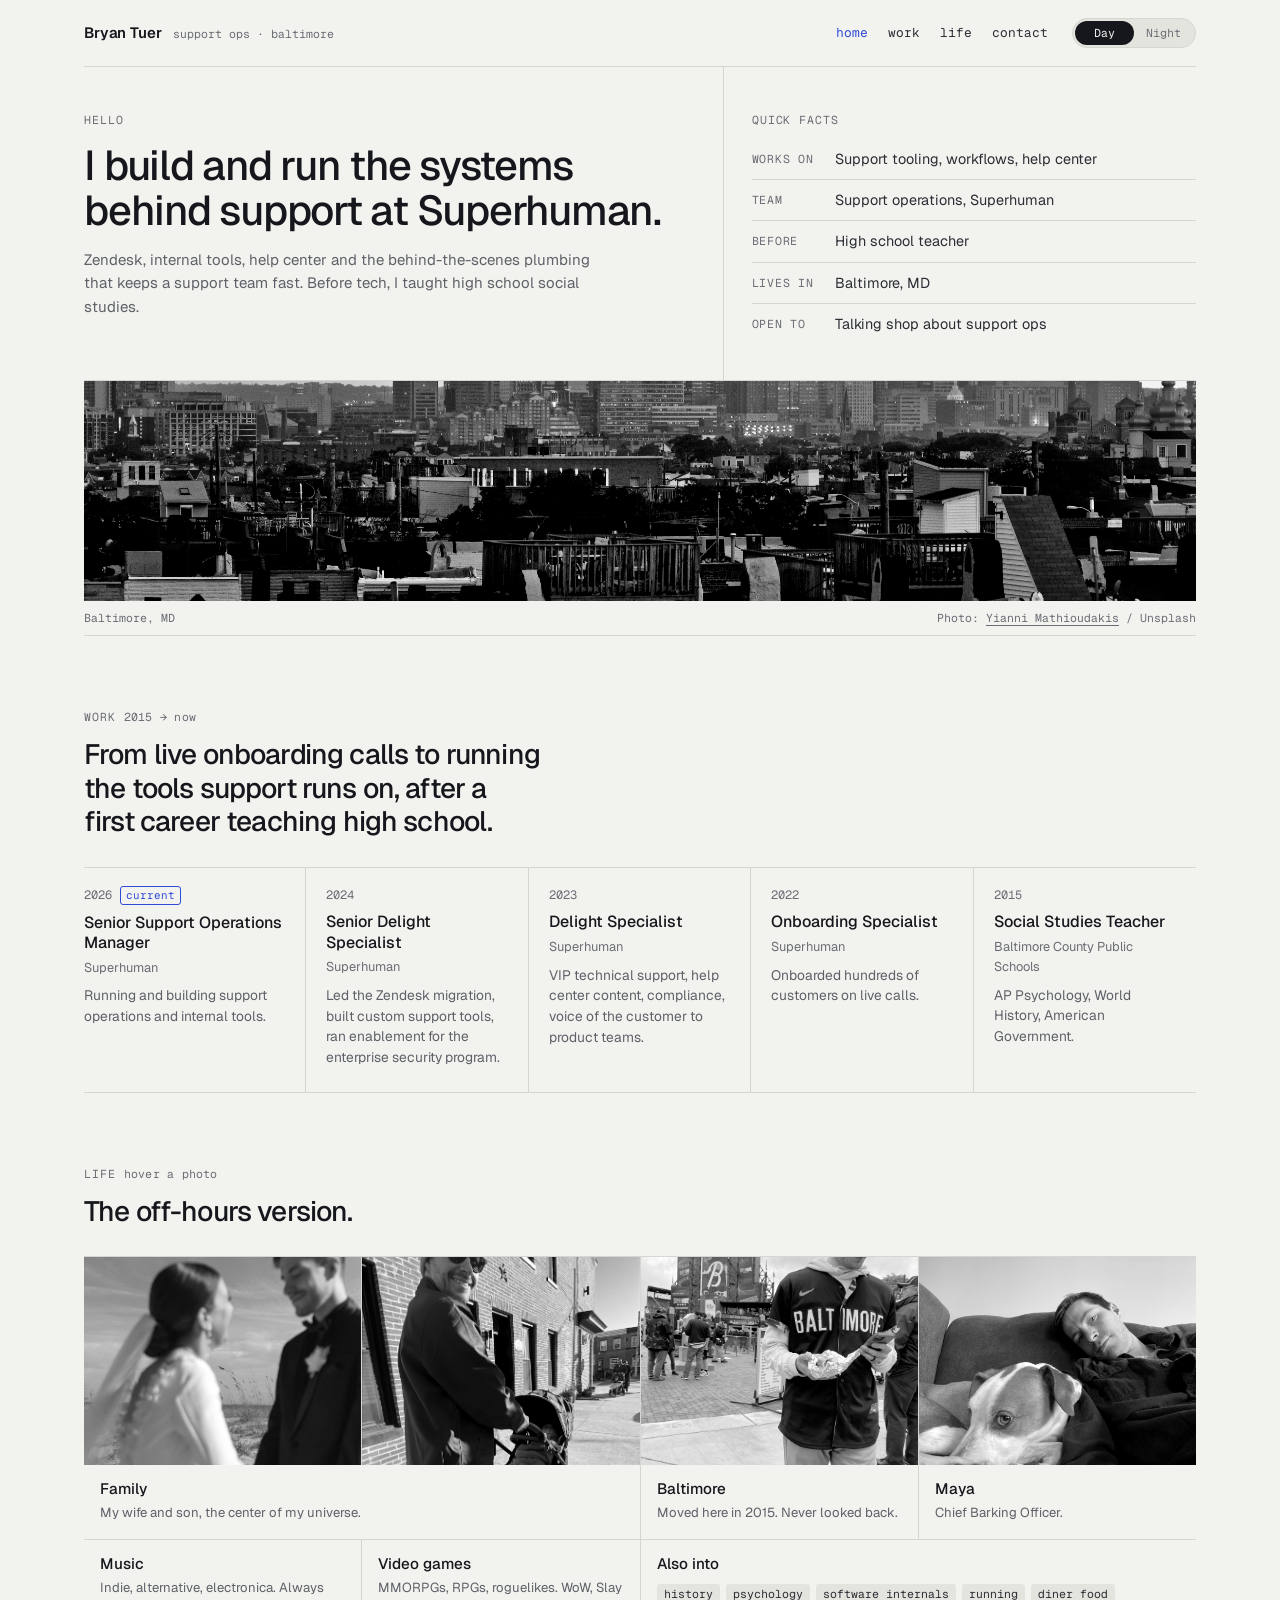
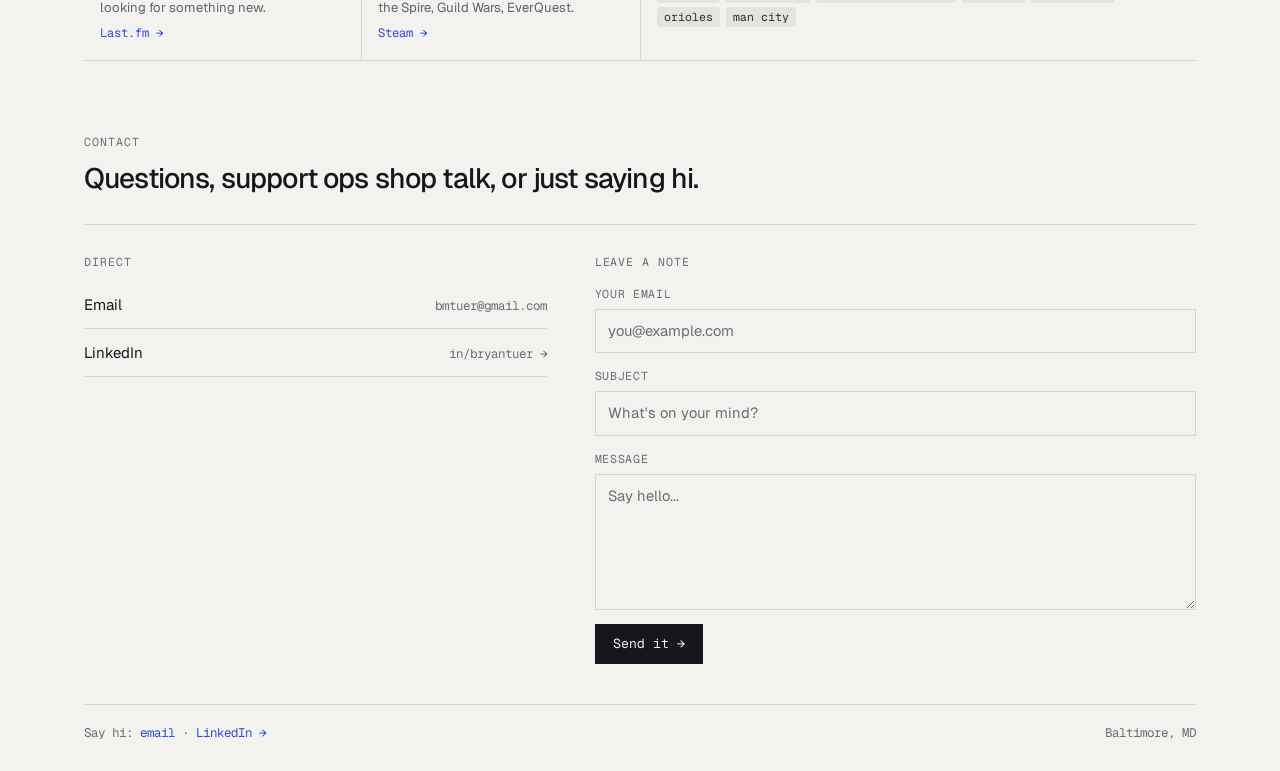
==== commit 31ff7579: "Collapse the site into a single page Work, Life and Contact become sections of index.html, reached f" ====
--- a/contact.html
+++ b/contact.html
@@ -2,96 +2,14 @@
 <html lang="en">
 <head>
   <meta charset="UTF-8" />
-  <meta name="viewport" content="width=device-width, initial-scale=1.0" />
   <title>Contact · Bryan Tuer</title>
-  <meta name="description" content="Get in touch with Bryan Tuer: email, LinkedIn, or leave a note directly from the site." />
-  <link rel="canonical" href="https://bmtuer.com/contact.html" />
-
-  <meta property="og:type" content="website" />
-  <meta property="og:site_name" content="Bryan Tuer" />
-  <meta property="og:url" content="https://bmtuer.com/contact.html" />
-  <meta property="og:title" content="Contact · Bryan Tuer" />
-  <meta property="og:description" content="Get in touch with Bryan Tuer: email, LinkedIn, or leave a note directly from the site." />
-  <meta property="og:image" content="https://bmtuer.com/assets/images/hero.jpg" />
-  <meta name="twitter:card" content="summary_large_image" />
-
-  <meta name="color-scheme" content="light dark" />
-  <!-- Pick Day or Night before first paint: saved choice, else the OS setting. -->
-  <script>
-    (function () {
-      var look = null;
-      try { look = localStorage.getItem('bt-look'); } catch (e) {}
-      if (look !== 'day' && look !== 'night') {
-        look = window.matchMedia && matchMedia('(prefers-color-scheme: dark)').matches ? 'night' : 'day';
-      }
-      document.documentElement.setAttribute('data-look', look);
-    })();
-  </script>
-
-  <link rel="icon" type="image/svg+xml" href="assets/favicon.svg" />
-  <link rel="preconnect" href="https://fonts.googleapis.com" />
-  <link rel="preconnect" href="https://fonts.gstatic.com" crossorigin />
-  <link rel="stylesheet" href="https://fonts.googleapis.com/css2?family=Geist:wght@400;500;600&family=Geist+Mono:wght@400;500&family=JetBrains+Mono:wght@400;500;700&display=swap" />
-  <link rel="stylesheet" href="css/style.css" />
+  <!-- This page moved into a section of the single-page site. Kept so old links still land. -->
+  <link rel="canonical" href="https://bmtuer.com/#contact" />
+  <meta name="robots" content="noindex" />
+  <meta http-equiv="refresh" content="0; url=index.html#contact" />
+  <script>location.replace('index.html#contact');</script>
 </head>
 <body>
-  <div class="page">
-    <header class="nav">
-      <a class="brand" href="index.html">Bryan Tuer <small>support ops · baltimore</small></a>
-      <div class="nav-right">
-        <nav aria-label="Pages"><ul class="nav-links">
-          <li><a href="index.html" class="nav-link" data-text="home">home</a></li>
-          <li><a href="work.html" class="nav-link" data-text="work">work</a></li>
-          <li><a href="life.html" class="nav-link" data-text="life">life</a></li>
-          <li><a href="contact.html" class="nav-link" data-text="contact" aria-current="page">contact</a></li>
-        </ul></nav>
-        <button class="look-switch" type="button" role="switch" aria-checked="false" aria-label="Night look">
-          <span class="look-day" aria-hidden="true">Day</span><span class="look-night" aria-hidden="true">Night</span>
-        </button>
-      </div>
-    </header>
-
-    <main>
-      <div class="page-head">
-        <p class="label">Contact</p>
-        <h1 class="lede">Questions, support ops shop talk, or just saying hi.</h1>
-      </div>
-      <div class="contact">
-        <section class="direct" aria-labelledby="direct-label">
-          <h2 class="label" id="direct-label">Direct</h2>
-          <ul>
-            <li><a href="mailto:bmtuer@gmail.com">Email <span>bmtuer@gmail.com</span></a></li>
-            <li><a href="https://www.linkedin.com/in/bryantuer/" target="_blank" rel="noopener">LinkedIn <span>in/bryantuer →</span></a></li>
-          </ul>
-        </section>
-
-        <section aria-labelledby="note-label">
-          <h2 class="label sec-label" id="note-label">Leave a note</h2>
-          <form class="note-form" action="https://formspree.io/f/xdawbdeq" method="POST">
-            <div class="field">
-              <label for="email">Your email</label>
-              <input type="email" id="email" name="email" placeholder="you@example.com" autocomplete="email" required />
-            </div>
-            <div class="field">
-              <label for="subject">Subject</label>
-              <input type="text" id="subject" name="subject" placeholder="What's on your mind?" required />
-            </div>
-            <div class="field">
-              <label for="message">Message</label>
-              <textarea id="message" name="message" rows="5" placeholder="Say hello..." required></textarea>
-            </div>
-            <button type="submit" class="btn">Send it →</button>
-          </form>
-        </section>
-      </div>
-    </main>
-
-    <footer class="footer">
-      <span>Say hi: <a href="mailto:bmtuer@gmail.com">email</a> · <a href="https://www.linkedin.com/in/bryantuer/" target="_blank" rel="noopener">LinkedIn →</a></span>
-      <span>Baltimore, MD</span>
-    </footer>
-  </div>
-
-  <script src="js/main.js"></script>
+  <p><a href="index.html#contact">Contact moved. Continue to bmtuer.com/#contact</a></p>
 </body>
 </html>
